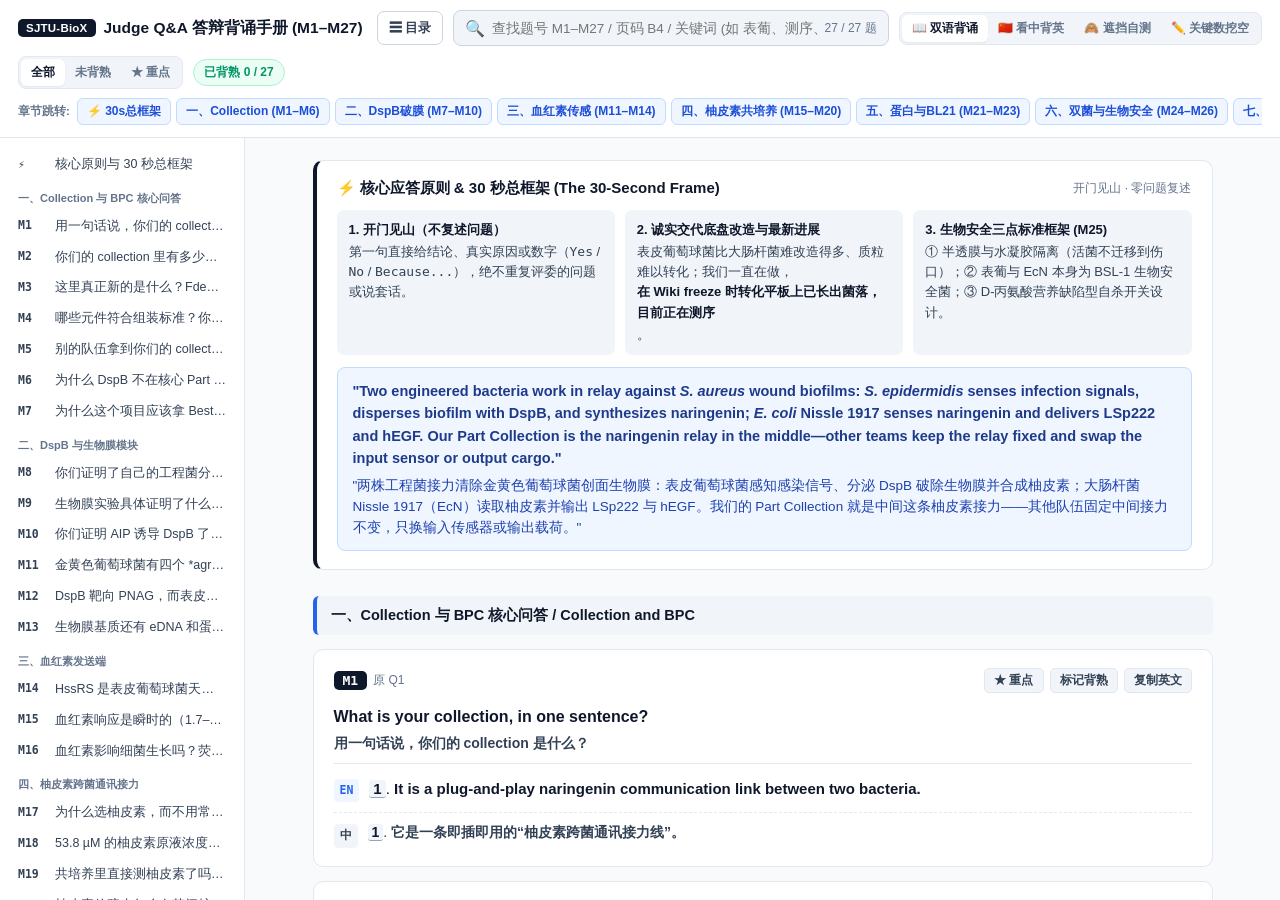
==== Judge_QA_Memo_Revised_Bilingual.html @ d07b87a6 "Add pure recitation & lookup HTML edition of Judge_QA_Memo_Revised_Bilingual.md" ====
<!DOCTYPE html>
<html lang="zh-CN">
<head>
  <meta charset="UTF-8">
  <meta name="viewport" content="width=device-width, initial-scale=1.0, viewport-fit=cover">
  <meta name="apple-mobile-web-app-capable" content="yes">
  <title>Judge Q&A Memo — 答辩背诵与速查手册 (SJTU-BioX-Shanghai)</title>
  <style>
    :root {
      --bg: #f8fafc;
      --card: #ffffff;
      --surface: #f1f5f9;
      --border: #e2e8f0;
      --border-strong: #cbd5e1;
      --text: #0f172a;
      --text-secondary: #334155;
      --text-muted: #64748b;
      --accent: #0f172a;
      --blue: #2563eb;
      --blue-soft: #eff6ff;
      --green: #059669;
      --green-soft: #ecfdf5;
      --amber: #d97706;
      --amber-soft: #fffbeb;
    }
    * {
      box-sizing: border-box;
      margin: 0;
      padding: 0;
      -webkit-tap-highlight-color: transparent;
    }
    html, body {
      height: 100%;
      height: 100dvh;
      background: var(--bg);
      color: var(--text);
      font-family: -apple-system, BlinkMacSystemFont, "Inter", "SF Pro Text", "PingFang SC", "Hiragino Sans GB", "Microsoft YaHei", sans-serif;
      -webkit-font-smoothing: antialiased;
      overflow: hidden;
      display: flex;
      flex-direction: column;
    }

    /* ================= Top Sticky Header ================= */
    .header {
      background: var(--card);
      border-bottom: 1px solid var(--border);
      padding: 10px 18px;
      display: flex;
      flex-direction: column;
      gap: 9px;
      flex-shrink: 0;
      z-index: 30;
    }
    .header-row1 {
      display: flex;
      align-items: center;
      gap: 10px;
      flex-wrap: wrap;
    }
    .title-group {
      display: flex;
      align-items: center;
      gap: 8px;
      margin-right: 4px;
    }
    .title-badge {
      background: var(--text);
      color: #fff;
      font-size: 11.5px;
      font-weight: 700;
      padding: 3px 8px;
      border-radius: 5px;
      letter-spacing: 0.02em;
    }
    .title-main {
      font-size: 15.5px;
      font-weight: 700;
      color: var(--text);
      white-space: nowrap;
    }

    /* Search Box */
    .search-box {
      flex: 1 1 260px;
      display: flex;
      align-items: center;
      gap: 7px;
      height: 36px;
      padding: 0 11px;
      background: var(--surface);
      border: 1.5px solid var(--border-strong);
      border-radius: 8px;
      transition: all 0.15s;
    }
    .search-box:focus-within {
      background: var(--card);
      border-color: var(--blue);
      box-shadow: 0 0 0 3px rgba(37, 99, 235, 0.12);
    }
    .search-input {
      flex: 1;
      border: none;
      background: transparent;
      font-size: 13.5px;
      color: var(--text);
      outline: none;
      min-width: 110px;
    }
    .search-count {
      font-size: 12px;
      color: var(--text-muted);
      white-space: nowrap;
      font-variant-numeric: tabular-nums;
    }
    .search-clear {
      border: none;
      background: var(--border-strong);
      color: var(--text);
      width: 18px;
      height: 18px;
      border-radius: 50%;
      font-size: 11px;
      cursor: pointer;
      display: none;
      align-items: center;
      justify-content: center;
    }
    .search-clear.visible {
      display: inline-flex;
    }

    /* Segmented Recitation Modes */
    .seg-bar {
      display: inline-flex;
      background: var(--surface);
      padding: 2px;
      border-radius: 8px;
      border: 1px solid var(--border);
      flex-wrap: wrap;
    }
    .seg-btn {
      border: none;
      background: transparent;
      padding: 5px 10px;
      border-radius: 6px;
      font-size: 12px;
      font-weight: 600;
      color: var(--text-muted);
      cursor: pointer;
      white-space: nowrap;
      transition: all 0.12s;
    }
    .seg-btn:hover {
      color: var(--text);
    }
    .seg-btn.active {
      background: var(--card);
      color: var(--text);
      box-shadow: 0 1px 2px rgba(0,0,0,0.06);
    }

    .btn {
      height: 34px;
      padding: 0 11px;
      border-radius: 7px;
      border: 1px solid var(--border-strong);
      background: var(--card);
      color: var(--text-secondary);
      font-size: 12.5px;
      font-weight: 600;
      cursor: pointer;
      white-space: nowrap;
      display: inline-flex;
      align-items: center;
      gap: 5px;
      transition: all 0.12s;
    }
    .btn:hover {
      background: var(--surface);
      color: var(--text);
    }
    .btn.active {
      background: var(--text);
      color: #fff;
      border-color: var(--text);
    }

    /* Progress Pill */
    .progress-pill {
      font-size: 12px;
      font-weight: 600;
      color: var(--green);
      background: var(--green-soft);
      border: 1px solid #a7f3d0;
      padding: 4px 10px;
      border-radius: 999px;
      white-space: nowrap;
    }

    /* Quick Jump Bar (Modules + Slides) */
    .jump-row {
      display: flex;
      align-items: center;
      gap: 5px;
      overflow-x: auto;
      -webkit-overflow-scrolling: touch;
      padding-bottom: 2px;
    }
    .jump-row::-webkit-scrollbar { height: 0; }
    .jump-tag {
      font-size: 11.5px;
      font-weight: 700;
      color: var(--text-muted);
      white-space: nowrap;
      margin-right: 2px;
    }
    .pill {
      padding: 4px 9px;
      border-radius: 6px;
      border: 1px solid var(--border);
      background: var(--surface);
      color: var(--text-secondary);
      font-size: 12px;
      font-weight: 600;
      cursor: pointer;
      white-space: nowrap;
      transition: all 0.12s;
    }
    .pill:hover {
      border-color: var(--text-secondary);
      background: var(--card);
      color: var(--text);
    }
    .pill.active {
      background: var(--text);
      color: #fff;
      border-color: var(--text);
    }
    .pill.sec-pill {
      background: var(--blue-soft);
      border-color: #bfdbfe;
      color: #1d4ed8;
    }
    .pill.sec-pill:hover {
      background: #dbeafe;
    }
    .divider {
      width: 1px;
      height: 15px;
      background: var(--border-strong);
      margin: 0 3px;
      flex-shrink: 0;
    }

    /* ================= Body Layout: Left TOC + Main Content ================= */
    .workspace {
      flex: 1;
      display: grid;
      grid-template-columns: 245px minmax(0, 1fr);
      overflow: hidden;
    }
    .workspace.toc-collapsed {
      grid-template-columns: minmax(0, 1fr);
    }
    .workspace.toc-collapsed .sidebar {
      display: none;
    }

    /* Left Directory Sidebar */
    .sidebar {
      background: var(--card);
      border-right: 1px solid var(--border);
      overflow-y: auto;
      -webkit-overflow-scrolling: touch;
      padding: 12px 10px 40px;
      display: flex;
      flex-direction: column;
      gap: 2px;
    }
    .toc-group-title {
      font-size: 11px;
      font-weight: 700;
      color: var(--text-muted);
      padding: 10px 8px 4px;
      line-height: 1.35;
    }
    .toc-item {
      display: flex;
      align-items: center;
      gap: 7px;
      padding: 6px 8px;
      border-radius: 6px;
      font-size: 12.5px;
      color: var(--text-secondary);
      cursor: pointer;
      text-decoration: none;
      line-height: 1.35;
      transition: background 0.1s;
    }
    .toc-item:hover {
      background: var(--surface);
      color: var(--text);
    }
    .toc-item.active {
      background: var(--blue-soft);
      color: var(--blue);
      font-weight: 700;
    }
    .toc-code {
      font-family: ui-monospace, SFMono-Regular, Menlo, monospace;
      font-size: 11.5px;
      font-weight: 700;
      min-width: 30px;
    }
    .toc-title {
      flex: 1;
      overflow: hidden;
      text-overflow: ellipsis;
      white-space: nowrap;
    }
    .toc-status {
      font-size: 11px;
      flex-shrink: 0;
    }

    /* Main Scrollable Reader */
    .reader {
      overflow-y: auto;
      -webkit-overflow-scrolling: touch;
      padding: 22px 28px 80px;
      scroll-behavior: smooth;
    }
    .reader-inner {
      max-width: 900px;
      margin: 0 auto;
      display: flex;
      flex-direction: column;
      gap: 16px;
    }

    /* Intro Hero Card (Core Rules + 30s Frame) */
    .intro-card {
      background: var(--card);
      border: 1px solid var(--border);
      border-left: 4px solid var(--text);
      border-radius: 10px;
      padding: 18px 20px;
      display: flex;
      flex-direction: column;
      gap: 12px;
      scroll-margin-top: 16px;
    }
    .intro-title {
      font-size: 15px;
      font-weight: 700;
      color: var(--text);
      display: flex;
      align-items: center;
      justify-content: space-between;
    }
    .rules-grid {
      display: grid;
      grid-template-columns: repeat(auto-fit, minmax(230px, 1fr));
      gap: 10px;
    }
    .rule-box {
      background: var(--surface);
      border-radius: 7px;
      padding: 10px 12px;
      font-size: 13px;
      line-height: 1.55;
      color: var(--text-secondary);
    }
    .rule-box strong {
      color: var(--text);
      display: block;
      margin-bottom: 2px;
    }
    .frame-box {
      background: var(--blue-soft);
      border: 1px solid #bfdbfe;
      border-radius: 8px;
      padding: 12px 15px;
      display: flex;
      flex-direction: column;
      gap: 6px;
    }
    .frame-en {
      font-size: 14.5px;
      font-weight: 600;
      color: #1e3a8a;
      line-height: 1.55;
    }
    .frame-zh {
      font-size: 13.5px;
      color: #1e40af;
      line-height: 1.55;
    }

    /* Section Header Banner */
    .sec-header {
      padding: 10px 14px;
      margin-top: 10px;
      background: var(--surface);
      border-left: 4px solid var(--blue);
      border-radius: 6px;
      font-size: 14.5px;
      font-weight: 700;
      color: var(--text);
      scroll-margin-top: 16px;
      display: flex;
      align-items: center;
      justify-content: space-between;
    }

    /* Question & Answer Card */
    .qa-card {
      background: var(--card);
      border: 1px solid var(--border);
      border-radius: 10px;
      padding: 18px 20px;
      display: flex;
      flex-direction: column;
      gap: 12px;
      scroll-margin-top: 16px;
      transition: border-color 0.15s, box-shadow 0.15s;
    }
    .qa-card:hover {
      border-color: var(--border-strong);
    }
    .qa-card.mastered {
      border-left: 4px solid var(--green);
    }
    .qa-card.starred {
      border-left: 4px solid var(--amber);
    }
    .qa-card.flash-highlight {
      border-color: var(--blue);
      box-shadow: 0 0 0 3px rgba(37, 99, 235, 0.2);
    }

    .card-top {
      display: flex;
      align-items: center;
      justify-content: space-between;
      gap: 8px;
      flex-wrap: wrap;
    }
    .card-badges {
      display: flex;
      align-items: center;
      gap: 6px;
      flex-wrap: wrap;
    }
    .m-code {
      font-family: ui-monospace, SFMono-Regular, Menlo, monospace;
      font-size: 13px;
      font-weight: 700;
      background: var(--text);
      color: #fff;
      padding: 2px 9px;
      border-radius: 5px;
    }
    .orig-q {
      font-size: 12px;
      color: var(--text-muted);
      font-weight: 500;
    }
    .slide-chip {
      font-family: ui-monospace, SFMono-Regular, Menlo, monospace;
      font-size: 11.5px;
      font-weight: 600;
      padding: 2px 7px;
      border-radius: 5px;
      background: var(--surface);
      border: 1px solid var(--border-strong);
      color: var(--text-secondary);
      cursor: pointer;
    }
    .slide-chip:hover {
      background: var(--text);
      color: #fff;
      border-color: var(--text);
    }

    .card-actions {
      display: flex;
      align-items: center;
      gap: 6px;
    }
    .act-btn {
      font-size: 12px;
      font-weight: 600;
      padding: 3px 9px;
      border-radius: 5px;
      border: 1px solid var(--border);
      background: var(--surface);
      color: var(--text-secondary);
      cursor: pointer;
    }
    .act-btn:hover {
      border-color: var(--text-secondary);
      color: var(--text);
    }
    .act-btn.star-active {
      background: var(--amber-soft);
      border-color: #fcd34d;
      color: var(--amber);
    }
    .act-btn.master-active {
      background: var(--green-soft);
      border-color: #6ee7b7;
      color: var(--green);
    }

    .q-block {
      padding-bottom: 10px;
      border-bottom: 1px solid var(--border);
      display: flex;
      flex-direction: column;
      gap: 4px;
    }
    .q-en {
      font-size: 16px;
      font-weight: 700;
      color: var(--text);
      line-height: 1.45;
    }
    .q-zh {
      font-size: 14px;
      font-weight: 600;
      color: var(--text-secondary);
      line-height: 1.45;
    }

    .a-block {
      display: flex;
      flex-direction: column;
      gap: 10px;
      position: relative;
    }
    .a-en-row, .a-zh-row {
      display: flex;
      gap: 10px;
      line-height: 1.68;
    }
    .a-en-row {
      font-size: 15px;
      color: var(--text);
      font-weight: 500;
    }
    .a-zh-row {
      font-size: 14px;
      color: var(--text-secondary);
      padding-top: 8px;
      border-top: 1px dashed var(--border);
    }
    .lang-tag {
      font-family: ui-monospace, SFMono-Regular, Menlo, monospace;
      font-size: 11.5px;
      font-weight: 700;
      padding: 2px 6px;
      border-radius: 4px;
      height: fit-content;
      margin-top: 3px;
      flex-shrink: 0;
    }
    .lang-tag.en {
      background: var(--blue-soft);
      color: var(--blue);
    }
    .lang-tag.zh {
      background: var(--surface);
      color: var(--text-secondary);
    }

    /* Key Numbers & Cloze Blanks */
    .key-term {
      font-weight: 700;
      color: #0f172a;
      background: #f1f5f9;
      padding: 0 4px;
      border-radius: 3px;
      border-bottom: 1.5px solid #94a3b8;
      transition: all 0.15s;
    }
    body.mode-cloze .key-term:not(.revealed) {
      color: transparent;
      background: #cbd5e1;
      border-bottom-color: #64748b;
      cursor: pointer;
      user-select: none;
    }
    body.mode-cloze .key-term:not(.revealed):hover {
      background: #94a3b8;
    }

    /* Recitation Blur Modes */
    body.mode-hide-all .a-block:not(.revealed) .a-en-row,
    body.mode-hide-all .a-block:not(.revealed) .a-zh-row {
      filter: blur(7px);
      user-select: none;
      cursor: pointer;
    }
    body.mode-zh-cue .a-block:not(.revealed) .a-en-row {
      filter: blur(7px);
      user-select: none;
      cursor: pointer;
    }
    .reveal-hint {
      display: none;
      font-size: 12px;
      color: var(--blue);
      font-weight: 600;
      cursor: pointer;
    }
    body.mode-hide-all .a-block:not(.revealed) .reveal-hint,
    body.mode-zh-cue .a-block:not(.revealed) .reveal-hint {
      display: inline-block;
    }

    mark {
      background: #fef08a;
      color: #0f172a;
      font-weight: 700;
      padding: 0 2px;
      border-radius: 2px;
    }

    /* Tablet & Mobile Responsive */
    @media (pointer: coarse), (max-width: 1024px) {
      .btn, .search-box { height: 38px; }
      .pill { padding: 6px 11px; font-size: 12.5px; }
      .toc-item { padding: 8px 9px; font-size: 13px; }
      .reader { padding: 16px 16px 70px; }
    }
    @media (max-width: 760px) {
      .workspace {
        grid-template-columns: 1fr;
      }
      .sidebar {
        display: none;
      }
      .workspace.mobile-toc-open {
        grid-template-columns: 220px 1fr;
      }
      .workspace.mobile-toc-open .sidebar {
        display: flex;
      }
    }
  </style>
</head>
<body>

<header class="header">
  <div class="header-row1">
    <div class="title-group">
      <span class="title-badge">SJTU-BioX</span>
      <span class="title-main">Judge Q&amp;A 答辩背诵手册 (M1–M27)</span>
    </div>

    <button class="btn" id="toggleTocBtn" title="展开/收起左侧目录">☰ 目录</button>

    <!-- Search Input -->
    <div class="search-box">
      <span>🔍</span>
      <input type="text" class="search-input" id="searchInput" placeholder="查找题号 M1–M27 / 页码 B4 / 关键词 (如 表葡、测序、自杀开关、53.8、two bands)...">
      <span class="search-count" id="searchCount">27 / 27 题</span>
      <button class="search-clear" id="searchClearBtn" title="清空">✕</button>
    </div>

    <!-- Recitation Mode Switcher -->
    <div class="seg-bar" id="modeBar">
      <button class="seg-btn active" data-mode="read">📖 双语背诵</button>
      <button class="seg-btn" data-mode="zh-cue">🇨🇳 看中背英</button>
      <button class="seg-btn" data-mode="hide-all">🙈 遮挡自测</button>
      <button class="seg-btn" data-mode="cloze">✏️ 关键数挖空</button>
    </div>

    <!-- Filter by Mastery / Star -->
    <div class="seg-bar" id="statusFilterBar">
      <button class="seg-btn active" data-status="all">全部</button>
      <button class="seg-btn" data-status="unmastered">未背熟</button>
      <button class="seg-btn" data-status="starred">★ 重点</button>
    </div>

    <span class="progress-pill" id="progressPill">已背熟 0 / 27</span>
  </div>

  <!-- Module & Slide Jump Bar -->
  <div class="jump-row" id="jumpRow"></div>
</header>

<div class="workspace" id="workspace">
  <!-- Left Directory Sidebar -->
  <aside class="sidebar" id="sidebar"></aside>

  <!-- Main Reader -->
  <main class="reader" id="reader">
    <div class="reader-inner" id="readerInner">
      <!-- 30-Second Frame & Core Principles Card -->
      <section class="intro-card" id="sec-intro">
        <div class="intro-title">
          <span>⚡ 核心应答原则 &amp; 30 秒总框架 (The 30-Second Frame)</span>
          <span style="font-size:12px;color:var(--text-muted);font-weight:500;">开门见山 · 零问题复述</span>
        </div>
        <div class="rules-grid">
          <div class="rule-box">
            <strong>1. 开门见山（不复述问题）</strong>
            第一句直接给结论、真实原因或数字（<code>Yes</code> / <code>No</code> / <code>Because...</code>），绝不重复评委的问题或说套话。
          </div>
          <div class="rule-box">
            <strong>2. 诚实交代底盘改造与最新进展</strong>
            表皮葡萄球菌比大肠杆菌难改造得多、质粒难以转化；我们一直在做，<strong>在 Wiki freeze 时转化平板上已长出菌落，目前正在测序</strong>。
          </div>
          <div class="rule-box">
            <strong>3. 生物安全三点标准框架 (M25)</strong>
            ① 半透膜与水凝胶隔离（活菌不迁移到伤口）；② 表葡与 EcN 本身为 BSL-1 生物安全菌；③ D-丙氨酸营养缺陷型自杀开关设计。
          </div>
        </div>
        <div class="frame-box">
          <div class="frame-en">"Two engineered bacteria work in relay against <i>S. aureus</i> wound biofilms: <i>S. epidermidis</i> senses infection signals, disperses biofilm with DspB, and synthesizes naringenin; <i>E. coli</i> Nissle 1917 senses naringenin and delivers LSp222 and hEGF. Our Part Collection is the naringenin relay in the middle—other teams keep the relay fixed and swap the input sensor or output cargo."</div>
          <div class="frame-zh">"两株工程菌接力清除金黄色葡萄球菌创面生物膜：表皮葡萄球菌感知感染信号、分泌 DspB 破除生物膜并合成柚皮素；大肠杆菌 Nissle 1917（EcN）读取柚皮素并输出 LSp222 与 hEGF。我们的 Part Collection 就是中间这条柚皮素接力——其他队伍固定中间接力不变，只换输入传感器或输出载荷。"</div>
        </div>
      </section>

      <!-- M1-M27 Container -->
      <div id="cardsContainer" style="display:flex;flex-direction:column;gap:14px;"></div>
    </div>
  </main>
</div>

<script>
const MEMO_ITEMS = [{"code": "M1", "orig": "原 Q1", "sec_idx": 1, "section": "一、Collection 与 BPC 核心问答 / Collection and BPC", "q_en": "What is your collection, in one sentence?", "q_zh": "用一句话说，你们的 collection 是什么？", "a_en": "1. **It is a plug-and-play naringenin communication link between two bacteria.**", "a_zh": "1. **它是一条即插即用的“柚皮素跨菌通讯接力线”。**", "evidence": "", "refs": []}, {"code": "M2", "orig": "原 Q3 + Q46", "sec_idx": 1, "section": "一、Collection 与 BPC 核心问答 / Collection and BPC", "q_en": "How many parts are in the collection, and which ones are functionally validated?", "q_zh": "你们的 collection 里有多少个 part？哪些已经完成了功能验证？", "a_en": "1. **Our collection has 13 core composite constructs and 4 auxiliary test constructs on Slide B17.** The Wiki lists 38 Registry entries because each basic part inside those constructs (`At4CL`, `PhCHS`, `CmCHI`, `FdeR`, `PelB`, `sfGFP`) is also registered individually.", "a_zh": "1. **Collection 包含 13 个核心复合构建体和 4 个辅助测试构建体（见 B17 页）。** Wiki 共列出 38 个词条，是因为把复合构建体内部的基础元件（`At4CL`、`PhCHS`、`CmCHI`、`FdeR`、`PelB`、`sfGFP`）也逐一单独登记了。", "evidence": "", "refs": []}, {"code": "M3", "orig": "原 Q2 + Q28", "sec_idx": 1, "section": "一、Collection 与 BPC 核心问答 / Collection and BPC", "q_en": "What is actually new here? FdeR and naringenin are already known.", "q_zh": "这里真正新的是什么？FdeR 和柚皮素都不是新东西。", "a_en": "1. **What is new is using naringenin as an exported cell-to-cell signal between two bacterial species.**", "a_zh": "1. **核心创新在于把柚皮素用作两种细菌之间的“胞外跨菌通讯信号”。**", "evidence": "", "refs": []}, {"code": "M4", "orig": "原 Q4 + Q7", "sec_idx": 1, "section": "一、Collection 与 BPC 核心问答 / Collection and BPC", "q_en": "Which parts are assembly-compatible, and how do you handle attribution for borrowed parts?", "q_zh": "哪些元件符合组装标准？你们怎么处理其他队伍元件的归属？", "a_en": "1. **Untagged `NrSr–hEGF` is RFC10-compatible, and `T7–Nr` is RFC1000-compatible.**", "a_zh": "1. **无标签版 `NrSr–hEGF` 符合 RFC10 标准，`T7–Nr` 符合 RFC1000 标准。**", "evidence": "", "refs": []}, {"code": "M5", "orig": "原 Q5 + Q45", "sec_idx": 1, "section": "一、Collection 与 BPC 核心问答 / Collection and BPC", "q_en": "What can another team do with this collection tomorrow?", "q_zh": "别的队伍拿到你们的 collection 可以怎么复用？", "a_en": "1. **First, they put `NrSr–sfGFP` into their receiver strain and verify fluorescence response with added naringenin (B11).**", "a_zh": "1. **第一步，先把报告载体 `NrSr–sfGFP` 转入他们的接收菌，外加柚皮素确认荧光响应正常（B11）。**", "evidence": "", "refs": []}, {"code": "M6", "orig": "原 Q6", "sec_idx": 1, "section": "一、Collection 与 BPC 核心问答 / Collection and BPC", "q_en": "Why is DspB not in the core Part Collection?", "q_zh": "为什么 DspB 不在核心 Part Collection 里？", "a_en": "1. **We kept the core Collection focused strictly on the general-purpose naringenin communication link (B2, B17).**", "a_zh": "1. **因为我们将核心 Collection 严格聚焦在通用的“柚皮素跨菌通讯链路”上（B2、B17）。**", "evidence": "", "refs": []}, {"code": "M7", "orig": "原 Q44", "sec_idx": 1, "section": "一、Collection 与 BPC 核心问答 / Collection and BPC", "q_en": "Why should this project win Best Part Collection?", "q_zh": "为什么这个项目应该拿 Best Part Collection？", "a_en": "1. **Because it gives future teams a tested inter-bacterial communication link, not just a list of standalone parts (B2).**", "a_zh": "1. **因为它为后续团队提供了一条已经跑通的双菌通讯链路，而不是孤立零散的元件列表（B2）。**", "evidence": "", "refs": []}, {"code": "M8", "orig": "原 Q8", "sec_idx": 2, "section": "二、DspB 与生物膜模块 / DspB and Biofilm Module", "q_en": "Did you show that your engineered strain secretes DspB?", "q_zh": "你们证明了自己的工程菌分泌 DspB 吗？", "a_en": "1. **No—we have not yet detected DspB protein directly in our engineered strain's supernatant.**", "a_zh": "1. **还没有——我们尚未在工程菌上清中直接检出分泌的 DspB 蛋白。**", "evidence": "", "refs": []}, {"code": "M9", "orig": "原 Q9 + Q10", "sec_idx": 2, "section": "二、DspB 与生物膜模块 / DspB and Biofilm Module", "q_en": "What did your biofilm assay prove, and does crystal violet distinguish dispersal from killing?", "q_zh": "生物膜实验具体证明了什么？结晶紫能区分“分散基质”与“杀菌”吗？", "a_en": "1. **It proves that DspB detaches >84% of pre-formed, mature *S. aureus* biofilm within 18 hours, dropping crystal-violet $\\text{OD}_{590}$ from ~0.6 to ~0.1 (B13).**", "a_zh": "1. **它证明 DspB 能在 18 小时内剥离 >84% 预先成熟的金葡菌生物膜，使结晶紫 $\\text{OD}_{590}$ 从 ~0.6 降至 ~0.1（B13）。**", "evidence": "", "refs": []}, {"code": "M10", "orig": "原 Q11 + Q12", "sec_idx": 2, "section": "二、DspB 与生物膜模块 / DspB and Biofilm Module", "q_en": "Did you show AIP induction of DspB, and why use AIP induction instead of constitutive DspB?", "q_zh": "你们证明 AIP 诱导 DspB 了吗？为什么不用组成型 DspB？", "a_en": "1. **Not yet—the inducible plasmid is sequence-verified, and our *S. epidermidis* transformant colonies are now being sequenced.** Our 2025 team validated the `AgrCA–P2/P3` sensor with GFP, and this year we swapped in secreted `DspB`; transforming this large `pLI50` plasmid into *S. epidermidis* is hard, and colonies just appeared at Wiki freeze (B19).", "a_zh": "1. **还没有完成诱导测试——诱导型质粒已测序正确，转化菌落正在测序确认。** 上游 `AgrCA–P2/P3` 传感器去年已用 GFP 验证，今年我们换上了分泌型 `DspB`；大质粒 `pLI50` 转入表皮葡萄球菌难度很大，Wiki freeze 时平板刚长出菌落（B19）。", "evidence": "", "refs": []}, {"code": "M11", "orig": "原 Q13", "sec_idx": 2, "section": "二、DspB 与生物膜模块 / DspB and Biofilm Module", "q_en": "*S. aureus* has four *agr* groups. Will your AIP sensor respond to clinical isolates?", "q_zh": "金黄色葡萄球菌有四个 *agr* 亚群，你们的 AIP 传感器能响应不同临床分离株吗？", "a_en": "1. **Our current receptor is specific to *S. aureus* *agr* group I—the dominant group in skin infections—and we have not yet tested clinical isolates from *agr* groups II–IV.**", "a_zh": "1. **当前受体针对皮肤感染最常见的金葡菌 *agr* I 型，尚未测试覆盖 *agr* II–IV 型的临床分离株。**", "evidence": "", "refs": []}, {"code": "M12", "orig": "原 Q14", "sec_idx": 2, "section": "二、DspB 与生物膜模块 / DspB and Biofilm Module", "q_en": "DspB targets PNAG, which *S. epidermidis* also makes. Will it damage your own sender?", "q_zh": "DspB 靶向 PNAG，而表皮葡萄球菌也产 PNAG，它会破坏你们自己的发送菌吗？", "a_en": "1. **DspB can cleave extracellular PNAG around *S. epidermidis*, but it does not kill the cells because it only digests extracellular polysaccharide, not cell-wall peptidoglycan.**", "a_zh": "1. **DspB 可能会水解表皮葡萄球菌胞外的 PNAG 多糖，但不会杀死发送菌，因为它只切胞外多糖基质，不破坏细胞壁肽聚糖。**", "evidence": "", "refs": []}, {"code": "M13", "orig": "原 Q15 + Q16", "sec_idx": 2, "section": "二、DspB 与生物膜模块 / DspB and Biofilm Module", "q_en": "What about non-PNAG biofilm components (eDNA, proteins) and DspB dose-response?", "q_zh": "生物膜基质还有 eDNA 和蛋白，单靠 DspB 够吗？做过剂量梯度吗？", "a_en": "1. **In polymicrobial clinical wounds rich in eDNA and matrix proteins, DspB alone may not be enough and could be paired with DNase or a protease.**", "a_zh": "1. **在富含 eDNA 和基质蛋白的真实多菌创面中，单靠 DspB 可能不够，往往需要联用 DNase 或蛋白酶。**", "evidence": "", "refs": []}, {"code": "M14", "orig": "原 Q17 + Q20 + Q21", "sec_idx": 3, "section": "三、血红素发送端 / Heme Sender Module", "q_en": "Is HssRS native to *S. epidermidis*, and how does it work under wound heme scavenging?", "q_zh": "HssRS 是表皮葡萄球菌天然的吗？金葡菌会掠夺血红素且血红素常与蛋白结合，如何维持有效输入？", "a_en": "1. **Yes—`HssRS` is native to *S. epidermidis*, so we only introduced its target promoter `pHrtBA` (`HmSr`) to drive downstream expression (S3).**", "a_zh": "1. **是的，`HssRS` 是表皮葡萄球菌天然自带的双组分系统，我们只需引入下游 `pHrtBA` 启动子（`HmSr`）即可接入信号（S3）。**", "evidence": "", "refs": []}, {"code": "M15", "orig": "原 Q18", "sec_idx": 3, "section": "三、血红素发送端 / Heme Sender Module", "q_en": "The heme response is transient (~1.7–2.3 h peak). Is that a problem for a therapeutic relay?", "q_zh": "血红素响应是瞬时的（1.7–2.3 小时达峰），这对治疗接力是问题吗？", "a_en": "1. **No—a brief activation pulse is actually helpful for a two-strain relay.**", "a_zh": "1. **不是问题——短暂脉冲反而有利于双菌接力系统的稳定运行。**", "evidence": "", "refs": []}, {"code": "M16", "orig": "原 Q19", "sec_idx": 3, "section": "三、血红素发送端 / Heme Sender Module", "q_en": "Did hemin affect growth? Could the fluorescence signal be a growth artifact?", "q_zh": "血红素影响细菌生长吗？荧光升高会不会只是生长假象？", "a_en": "1. **No—we tracked $\\text{OD}_{600}$ growth curves separately on Slide B8 and normalized all fluorescence readings by $\\text{OD}_{600}$ against the 0 µM control.**", "a_zh": "1. **不是生长假象——我们在 B8 页单独测定了 $\\text{OD}_{600}$ 生长曲线，并将所有荧光值按 $\\text{OD}_{600}$ 归一化、扣除 0 µM 对照。**", "evidence": "", "refs": []}, {"code": "M17", "orig": "原 Q22", "sec_idx": 4, "section": "四、柚皮素跨菌通讯接力 / Naringenin Relay Module", "q_en": "Why choose naringenin over known quorum-sensing molecules or other plant metabolites?", "q_zh": "为什么选柚皮素，而不用常见群体感应分子或其他候选物？", "a_en": "1. **First, clean background:** naringenin is a plant flavonoid absent from human tissue and skin bacteria, giving near-zero background noise (B3).", "a_zh": "1. **第一，本底干净：** 柚皮素是植物黄酮，人体组织与皮肤菌群天然都不合成，背景噪声极低（B3）。", "evidence": "", "refs": []}, {"code": "M18", "orig": "原 Q23 + Q24 + Q25", "sec_idx": 4, "section": "四、柚皮素跨菌通讯接力 / Naringenin Relay Module", "q_en": "How did you calculate 53.8 µM naringenin, and is that margin over the 50 µM threshold robust?", "q_zh": "53.8 µM 的柚皮素原液浓度是怎么算出来的？略高于 50 µM 阈值够稳健吗？", "a_en": "1. **From our HPLC standard curve, the original culture broth contains 53.8 µM naringenin.** Specifically, the 17.1-minute peak (area ≈ 400, B9) plugs into $\\text{Area} = 44052.04 \\times C_{\\text{g/L}} + 77.42$ ($R^2 = 0.99998$, B10) to give $0.00732\\text{ g/L}$ ($7.32\\text{ mg/L}$, $26.9\\text{ µM}$) in the 1:1 ethanol extract, which doubles to $14.65\\text{ mg/L}$ ($53.8\\text{ µM}$) in the unextracted broth.", "a_zh": "1. **通过 HPLC 标准曲线换算，发酵原液中的柚皮素浓度为 53.8 µM。** 具体而言，将 B9 页 17.1 min 峰面积（约 400）代入 B10 页标曲 $\\text{Area} = 44052.04 \\times C_{\\text{g/L}} + 77.42$（$R^2 = 0.99998$，$C$ 单位为 $\\text{g/L}$），得 1:1 等体积乙醇萃取液浓度为 $0.00732\\text{ g/L}$（$7.32\\text{ mg/L}$，$26.9\\text{ µM}$），再乘以 2 倍萃取稀释系数即为原液 $14.65\\text{ mg/L}$（$53.8\\text{ µM}$）。", "evidence": "", "refs": []}, {"code": "M19", "orig": "原 Q26 + Q27", "sec_idx": 4, "section": "四、柚皮素跨菌通讯接力 / Naringenin Relay Module", "q_en": "Did you measure naringenin in the co-culture, and what controls did you run?", "q_zh": "共培养里直接测柚皮素了吗？做了哪些对照（前体对香豆酸在敷料里怎么给）？", "a_en": "1. **We demonstrated signaling functionally through controls rather than running HPLC directly on the co-culture supernatant.**", "a_zh": "1. **共培养中我们是通过平行对照功能验证的，没有直接对共培养上清做 HPLC。**", "evidence": "", "refs": []}, {"code": "M20", "orig": "原 Q29 + Q30", "sec_idx": 4, "section": "四、柚皮素跨菌通讯接力 / Naringenin Relay Module", "q_en": "How does hydrophobic naringenin diffuse between strains, and how clean is FdeR's baseline and specificity?", "q_zh": "柚皮素偏疏水怎么在菌间扩散？B11 的本底（含 0 h 负值与 24 h 泄漏）和黄酮特异性如何？", "a_en": "1. **At 50–400 µM, naringenin dissolves well enough in medium and hydrogel pores—crossing 40 µm in ~3.2 seconds in our diffusion model—and passively enters EcN to activate `FdeR` (B11, B12).**", "a_zh": "1. **在 50–400 µM 工作区间内，柚皮素在培养基和水凝胶微孔中可顺畅扩散——模型计算穿过 40 µm 层间距仅需约 3.2 秒，随后被动穿膜进入 EcN 激活 `FdeR`（B11、B12）。**", "evidence": "", "refs": []}, {"code": "M21", "orig": "原 Q31 + Q32", "sec_idx": 5, "section": "五、治疗输出模块 / Therapeutic Output Module", "q_en": "LSp222 kills 61% of *S. aureus* but also 25% of your sender—isn't that a problem, and how do you rule out LPS in crude extract?", "q_zh": "LSp222 杀伤 61% 金葡菌但也使发送菌下降 25%，这不是问题吗？怎么排除粗提物里的 LPS 或杂蛋白？", "a_en": "1. **Yes, that 25% drop in *S. epidermidis* is a real design constraint:** LSp222 provides a >2.4-fold selectivity window (61% *S. aureus* reduction vs. 25% *S. epidermidis* reduction in 30 minutes against matched buffer controls, B15), not complete immunity.", "a_zh": "1. **是的，表皮葡萄球菌下降 25% 确实是真实的设计约束：** LSp222 提供的是 >2.4 倍的选择性窗口（30 分钟内金葡菌降 61% vs 表皮葡萄球菌降 25%，均含同菌种缓冲液对照，B15），而非绝对免疫。", "evidence": "", "refs": []}, {"code": "M22", "orig": "原 Q33 + Q34", "sec_idx": 5, "section": "五、治疗输出模块 / Therapeutic Output Module", "q_en": "Why does hEGF show two bands (11.10 and 8.89 kDa), and did you show it is active on mammalian cells?", "q_zh": "为什么 hEGF 有两条带（11.10 和 8.89 kDa，比天然 6.2 kDa 大）？证明它对哺乳动物细胞有活性了吗？", "a_en": "1. **Both bands carry a `Linker–6xHis` tag: the lower 8.89 kDa band is mature cleaved `hEGF–Linker–6xHis`, and the upper 11.10 kDa band is the uncleaved `PelB–hEGF–Linker–6xHis` precursor.** Neither band appears in empty-vector controls (`V1/V2`) on 5× concentrated supernatant SDS-PAGE (B14).", "a_zh": "1. **两条带末端都连有 `Linker–6×His` 标签（所以比天然 6.2 kDa 大）：下方 8.89 kDa 是切掉 `PelB` 信号肽后的成熟体 `hEGF–Linker–6×His`，上方 11.10 kDa 是未切信号肽的前体 `PelB–hEGF–Linker–6×His`。** 在 5 倍浓缩上清胶图（B14）中，空载对照（`V1/V2`）两条带全无。", "evidence": "", "refs": []}, {"code": "M23", "orig": "原 Q35", "sec_idx": 5, "section": "五、治疗输出模块 / Therapeutic Output Module", "q_en": "Why use BL21(DE3) for naringenin and protein tests when the final chassis are *S. epidermidis* and EcN?", "q_zh": "最终底盘是表皮葡萄球菌和 EcN，为什么你们用 BL21 测柚皮素合成和治疗蛋白？", "a_en": "1. **Because *S. epidermidis* has a strong restriction barrier that makes plasmid transformation slow and difficult**—we worked on that transformation continuously, and colonies just appeared on our plates at Wiki freeze for sequencing (B19).", "a_zh": "1. **因为表皮葡萄球菌具有严格的限制修饰屏障，大质粒极难转化进去**——我们一直在推进这项转化，在 Wiki freeze 时平板上刚长出菌落，目前正在测序（B19）。", "evidence": "", "refs": []}, {"code": "M24", "orig": "原 Q36 + Q37", "sec_idx": 6, "section": "六、宿主选择、生物安全与临床转化 / Hosts, Biosafety, and Clinical Translation", "q_en": "Why use two strains instead of one, and will *S. epidermidis* and EcN coexist in a wound?", "q_zh": "为什么用两株菌分工而不是合在一株菌里？它们在伤口里能稳定共存吗？", "a_en": "1. **Splitting the workload prevents metabolic overload:** *S. epidermidis* handles skin sensing and biofilm dispersal while EcN produces the therapeutic proteins, matching our metabolic burden model (B4).", "a_zh": "1. **双菌分工是为了避免单菌代谢过载：** 表皮葡萄球菌负责皮肤信号感知与破生物膜，EcN 负责高产治疗蛋白，这与我们的代谢负担模型结论一致（B4）。", "evidence": "", "refs": []}, {"code": "M25", "orig": "原 Q38 + Q39 + Q41", "sec_idx": 6, "section": "六、宿主选择、生物安全与临床转化 / Hosts, Biosafety, and Clinical Translation", "q_en": "How do you ensure the biosafety of using engineered live bacteria on a wound?", "q_zh": "你们如何保证工程活菌用于伤口时的生物安全性？", "a_en": "1. **First, physical containment:** our dressing seals the bacteria inside layered hydrogels behind a semi-permeable membrane, allowing secreted proteins and small molecules to pass into the wound while blocking live cells.", "a_zh": "1. **第一重，物理封装隔离：** 敷料用分层水凝胶和底部半透膜将工程菌封存在内部，只允许分泌蛋白和小分子透过半透膜进入创面，活菌无法逸出。", "evidence": "", "refs": []}, {"code": "M26", "orig": "原 Q40", "sec_idx": 6, "section": "六、宿主选择、生物安全与临床转化 / Hosts, Biosafety, and Clinical Translation", "q_en": "How many biological replicates and what statistical definitions did you use?", "q_zh": "实验包含多少次独立生物学重复？误差棒和拟合曲线代表什么？", "a_en": "1. **The EcN dose-response (B11) and LSp222 lysis assays (B15) use $n = 3$ independent biological cultures**—each averaging 2 technical duplicate wells—plotted as mean ± SD.", "a_zh": "1. **EcN 剂量响应（B11）与 LSp222 裂解实验（B15）均采用 $n = 3$ 次独立生物学重复**（每次含 2 个技术复孔取均值），误差棒代表标准差（mean ± SD）。", "evidence": "", "refs": []}, {"code": "M27", "orig": "原 Q42 + Q43 + Q47", "sec_idx": 7, "section": "七、收尾综合与下一步路线图 / Closing & Three-Month Roadmap", "q_en": "What is the biggest weakness / most feared question, and what would you do with three more months?", "q_zh": "项目目前最大的弱点（或最怕被问的问题）是什么？如果多三个月会按什么顺序推进？", "a_en": "1. **Our biggest gap is completing the final handoffs in *S. epidermidis*:** we have not yet detected secreted DspB protein in *S. epidermidis* supernatant (B18), and our inducible/naringenin sender plasmids just yielded transformant colonies at Wiki freeze for sequencing (B19).", "a_zh": "1. **目前最大的短板在于表皮葡萄球菌发送端的最后两处交接：** 一是还没在表皮葡萄球菌上清里直接检出分泌的 DspB 蛋白（B18），二是诱导型与柚皮素合成大质粒在 Wiki freeze 时刚长出转化菌落、正在测序（B19）。", "evidence": "", "refs": []}];

(function() {
  const workspace = document.getElementById("workspace");
  const sidebar = document.getElementById("sidebar");
  const cardsContainer = document.getElementById("cardsContainer");
  const jumpRow = document.getElementById("jumpRow");
  const searchInput = document.getElementById("searchInput");
  const searchCount = document.getElementById("searchCount");
  const searchClearBtn = document.getElementById("searchClearBtn");
  const progressPill = document.getElementById("progressPill");

  let activeSlide = "";
  let statusFilter = "all"; // "all" | "unmastered" | "starred"

  // Load saved mastery & starred state
  let masteredSet = new Set();
  let starredSet = new Set();
  try {
    masteredSet = new Set(JSON.parse(localStorage.getItem("IGEM_MEMO_MASTERED") || "[]"));
    starredSet = new Set(JSON.parse(localStorage.getItem("IGEM_MEMO_STARRED") || "[]"));
  } catch (e) {}

  function saveState() {
    localStorage.setItem("IGEM_MEMO_MASTERED", JSON.stringify([...masteredSet]));
    localStorage.setItem("IGEM_MEMO_STARRED", JSON.stringify([...starredSet]));
    updateProgress();
  }

  function updateProgress() {
    progressPill.textContent = `已背熟 ${masteredSet.size} / ${MEMO_ITEMS.length}`;
  }

  function escapeHtml(str) {
    return String(str || "")
      .replace(/&/g, "&amp;")
      .replace(/</g, "&lt;")
      .replace(/>/g, "&gt;");
  }

  function formatMemoText(raw, queryTokens) {
    let html = escapeHtml(raw)
      .replace(/\$([^$]+)\$/g, "$1")
      .replace(/\*\*([^*]+)\*\*/g, "<b>$1</b>")
      .replace(/\*([^*]+)\*/g, "<i>$1</i>")
      .replace(/`([^`]+)`/g, '<span class="key-term" onclick="this.classList.toggle(\'revealed\')">$1</span>');

    // Wrap numbers/units in .key-term for cloze & visual emphasis
    html = html.replace(
      /(\b\d+(?:\.\d+)?(?:\s*(?:%|µM|uM|mM|mg\/L|g\/L|µg\/mL|kDa|h|hours|min|minutes|RFU|bp|µm))?)/g,
      '<span class="key-term" onclick="this.classList.toggle(\'revealed\')">$1</span>'
    );

    if (queryTokens && queryTokens.length) {
      queryTokens.forEach(tok => {
        if (tok.length < 2) return;
        const safeTok = tok.replace(/[.*+?^${}()|[\]\\]/g, "\\$&");
        try {
          html = html.replace(new RegExp("(" + safeTok + ")", "gi"), "<mark>$1</mark>");
        } catch (e) {}
      });
    }
    return html;
  }

  window.jumpToId = function(id) {
    const el = document.getElementById(id);
    if (!el) return;
    el.scrollIntoView({ behavior: "smooth", block: "start" });
    el.classList.add("flash-highlight");
    setTimeout(() => el.classList.remove("flash-highlight"), 1500);
  };

  window.filterBySlide = function(slideCode) {
    if (activeSlide === slideCode) {
      activeSlide = "";
    } else {
      activeSlide = slideCode;
    }
    buildJumpBar();
    render();
  };

  function buildJumpBar() {
    const secButtons = [
      { label: "⚡ 30s总框架", target: "sec-intro" },
      { label: "一、Collection (M1–M6)", target: "sec-1" },
      { label: "二、DspB破膜 (M7–M10)", target: "sec-2" },
      { label: "三、血红素传感 (M11–M14)", target: "sec-3" },
      { label: "四、柚皮素共培养 (M15–M20)", target: "sec-4" },
      { label: "五、蛋白与BL21 (M21–M23)", target: "sec-5" },
      { label: "六、双菌与生物安全 (M24–M26)", target: "sec-6" },
      { label: "七、路线图 (M27)", target: "sec-7" }
    ];

    jumpRow.innerHTML = '<span class="jump-tag">章节跳转:</span>';
    secButtons.forEach(s => {
      const b = document.createElement("button");
      b.className = "pill sec-pill";
      b.textContent = s.label;
      b.onclick = () => {
        if (activeSlide || searchInput.value.trim() || statusFilter !== "all") {
          activeSlide = "";
          searchInput.value = "";
          statusFilter = "all";
          document.querySelectorAll("#statusFilterBar .seg-btn").forEach(x => x.classList.toggle("active", x.dataset.status === "all"));
          buildJumpBar();
          render();
        }
        setTimeout(() => jumpToId(s.target), 30);
      };
      jumpRow.appendChild(b);
    });

    const div = document.createElement("span");
    div.className = "divider";
    jumpRow.appendChild(div);

    const slideTag = document.createElement("span");
    slideTag.className = "jump-tag";
    slideTag.textContent = "按页码筛题:";
    jumpRow.appendChild(slideTag);

    const allBtn = document.createElement("button");
    allBtn.className = "pill" + (activeSlide === "" ? " active" : "");
    allBtn.textContent = "全部";
    allBtn.onclick = () => { activeSlide = ""; buildJumpBar(); render(); };
    jumpRow.appendChild(allBtn);

    const slides = ["S1","S2","S3","S4","S5","S6","B1","B2","B3","B4","B5","B6","B7","B8","B9","B10","B11","B12","B13","B14","B15","B16","B17","B18","B19"];
    slides.forEach(sl => {
      const b = document.createElement("button");
      b.className = "pill" + (activeSlide === sl ? " active" : "");
      b.textContent = sl;
      b.onclick = () => filterBySlide(sl);
      jumpRow.appendChild(b);
    });
  }

  function render() {
    const qRaw = searchInput.value.trim();
    const qLower = qRaw.toLowerCase();
    const tokens = qLower ? qLower.split(/\s+/).filter(Boolean) : [];
    searchClearBtn.classList.toggle("visible", Boolean(qRaw || activeSlide));

    sidebar.innerHTML = "";
    cardsContainer.innerHTML = "";

    // Intro link in TOC
    const introToc = document.createElement("a");
    introToc.className = "toc-item";
    introToc.innerHTML = `<span class="toc-code">⚡</span><span class="toc-title">核心原则与 30 秒总框架</span>`;
    introToc.onclick = () => jumpToId("sec-intro");
    sidebar.appendChild(introToc);

    let lastSecIdx = -1;
    let shownCount = 0;

    MEMO_ITEMS.forEach(item => {
      if (statusFilter === "unmastered" && masteredSet.has(item.code)) return;
      if (statusFilter === "starred" && !starredSet.has(item.code)) return;
      if (activeSlide && !item.refs.includes(activeSlide)) return;

      if (qLower) {
        const hay = `${item.code} ${item.orig} ${item.section} ${item.q_en} ${item.q_zh} ${item.a_en} ${item.a_zh} ${item.evidence}`.toLowerCase();
        if (!hay.includes(qLower) && !tokens.every(t => hay.includes(t))) return;
      }

      shownCount++;

      if (item.sec_idx !== lastSecIdx) {
        lastSecIdx = item.sec_idx;
        const secBanner = document.createElement("div");
        secBanner.className = "sec-header";
        secBanner.id = `sec-${item.sec_idx}`;
        secBanner.innerHTML = `<span>${escapeHtml(item.section)}</span>`;
        cardsContainer.appendChild(secBanner);

        const tocSec = document.createElement("div");
        tocSec.className = "toc-group-title";
        tocSec.textContent = item.section.split("/")[0].trim();
        sidebar.appendChild(tocSec);
      }

      const isMastered = masteredSet.has(item.code);
      const isStarred = starredSet.has(item.code);
      const cardId = `card-${item.code}`;

      // Sidebar Item
      const tocEl = document.createElement("a");
      tocEl.className = "toc-item";
      const statusIcon = isMastered ? '<span class="toc-status" style="color:var(--green)">✓</span>' : (isStarred ? '<span class="toc-status" style="color:var(--amber)">★</span>' : '');
      tocEl.innerHTML = `<span class="toc-code">${escapeHtml(item.code)}</span><span class="toc-title">${escapeHtml(item.q_zh)}</span>${statusIcon}`;
      tocEl.onclick = () => jumpToId(cardId);
      sidebar.appendChild(tocEl);

      // Card Element
      const card = document.createElement("article");
      card.className = "qa-card" + (isMastered ? " mastered" : "") + (isStarred ? " starred" : "");
      card.id = cardId;

      const slideChips = (item.refs || []).map(r =>
        `<span class="slide-chip" onclick="filterBySlide('${r}')" title="筛选含 ${r} 的问题">${escapeHtml(r)}</span>`
      ).join("");

      card.innerHTML = `
        <div class="card-top">
          <div class="card-badges">
            <span class="m-code">${escapeHtml(item.code)}</span>
            <span class="orig-q">${escapeHtml(item.orig)}</span>
            ${slideChips}
          </div>
          <div class="card-actions">
            <button class="act-btn ${isStarred ? 'star-active' : ''}" data-action="star" data-code="${item.code}">★ 重点</button>
            <button class="act-btn ${isMastered ? 'master-active' : ''}" data-action="master" data-code="${item.code}">${isMastered ? '✓ 已背熟' : '标记背熟'}</button>
            <button class="act-btn" data-action="copy" data-text="${escapeHtml(item.a_en)}">复制英文</button>
          </div>
        </div>
        <div class="q-block">
          <div class="q-en">${formatMemoText(item.q_en, tokens)}</div>
          <div class="q-zh">${formatMemoText(item.q_zh, tokens)}</div>
        </div>
        <div class="a-block" onclick="this.classList.toggle('revealed')">
          <span class="reveal-hint">👆 点击显示/隐藏被遮挡的答案</span>
          <div class="a-en-row">
            <span class="lang-tag en">EN</span>
            <div>${formatMemoText(item.a_en, tokens)}</div>
          </div>
          <div class="a-zh-row">
            <span class="lang-tag zh">中</span>
            <div>${formatMemoText(item.a_zh, tokens)}</div>
          </div>
        </div>
      `;
      cardsContainer.appendChild(card);
    });

    searchCount.textContent = activeSlide
      ? `[${activeSlide}] ${shownCount} / ${MEMO_ITEMS.length} 题`
      : `${shownCount} / ${MEMO_ITEMS.length} 题`;

    // Bind card action buttons
    cardsContainer.querySelectorAll(".act-btn").forEach(btn => {
      btn.onclick = (e) => {
        e.stopPropagation();
        const act = btn.dataset.action;
        const code = btn.dataset.code;
        if (act === "star") {
          if (starredSet.has(code)) starredSet.delete(code);
          else starredSet.add(code);
          saveState();
          render();
        } else if (act === "master") {
          if (masteredSet.has(code)) masteredSet.delete(code);
          else masteredSet.add(code);
          saveState();
          render();
        } else if (act === "copy") {
          navigator.clipboard.writeText(btn.dataset.text || "");
          const old = btn.textContent;
          btn.textContent = "✓ 已复制";
          setTimeout(() => { btn.textContent = old; }, 1000);
        }
      };
    });
  }

  // Event Listeners
  searchInput.addEventListener("input", render);
  searchClearBtn.addEventListener("click", () => {
    searchInput.value = "";
    activeSlide = "";
    buildJumpBar();
    render();
  });

  document.querySelectorAll("#modeBar .seg-btn").forEach(btn => {
    btn.addEventListener("click", () => {
      document.querySelectorAll("#modeBar .seg-btn").forEach(b => b.classList.remove("active"));
      btn.classList.add("active");
      document.body.classList.remove("mode-zh-cue", "mode-hide-all", "mode-cloze");
      document.querySelectorAll(".a-block.revealed, .key-term.revealed").forEach(el => el.classList.remove("revealed"));
      const m = btn.dataset.mode;
      if (m === "zh-cue") document.body.classList.add("mode-zh-cue");
      if (m === "hide-all") document.body.classList.add("mode-hide-all");
      if (m === "cloze") document.body.classList.add("mode-cloze");
    });
  });

  document.querySelectorAll("#statusFilterBar .seg-btn").forEach(btn => {
    btn.addEventListener("click", () => {
      document.querySelectorAll("#statusFilterBar .seg-btn").forEach(b => b.classList.remove("active"));
      btn.classList.add("active");
      statusFilter = btn.dataset.status;
      render();
    });
  });

  document.getElementById("toggleTocBtn").addEventListener("click", () => {
    if (window.innerWidth <= 760) {
      workspace.classList.toggle("mobile-toc-open");
    } else {
      workspace.classList.toggle("toc-collapsed");
    }
  });

  window.addEventListener("keydown", (e) => {
    if ((e.key === "/" || (e.metaKey && e.key.toLowerCase() === "k")) && document.activeElement !== searchInput) {
      e.preventDefault();
      searchInput.focus();
      searchInput.select();
    }
  });

  updateProgress();
  buildJumpBar();
  render();
})();
</script>
</body>
</html>
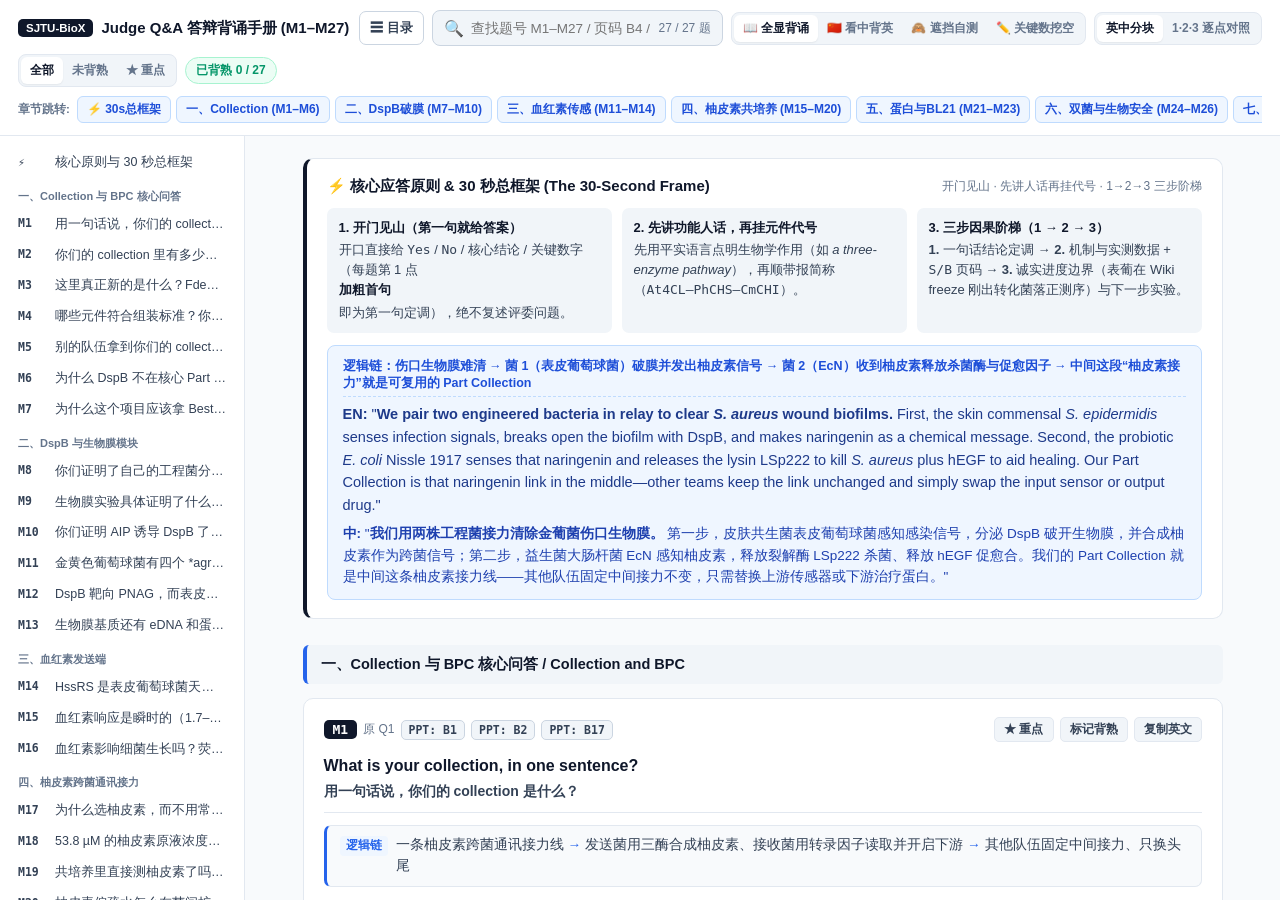
==== commit 18e057b4: "Fix multi-line 1-2-3 points & logic chain rendering in Judge_QA_Memo_Revised_Bilingual.html" ====
--- a/Judge_QA_Memo_Revised_Bilingual.html
+++ b/Judge_QA_Memo_Revised_Bilingual.html
@@ -15,7 +15,6 @@
       --text: #0f172a;
       --text-secondary: #334155;
       --text-muted: #64748b;
-      --accent: #0f172a;
       --blue: #2563eb;
       --blue-soft: #eff6ff;
       --green: #059669;
@@ -55,14 +54,14 @@
     .header-row1 {
       display: flex;
       align-items: center;
-      gap: 10px;
+      gap: 8px;
       flex-wrap: wrap;
     }
     .title-group {
       display: flex;
       align-items: center;
       gap: 8px;
-      margin-right: 4px;
+      margin-right: 2px;
     }
     .title-badge {
       background: var(--text);
@@ -71,10 +70,9 @@
       font-weight: 700;
       padding: 3px 8px;
       border-radius: 5px;
-      letter-spacing: 0.02em;
     }
     .title-main {
-      font-size: 15.5px;
+      font-size: 15px;
       font-weight: 700;
       color: var(--text);
       white-space: nowrap;
@@ -82,7 +80,7 @@
 
     /* Search Box */
     .search-box {
-      flex: 1 1 260px;
+      flex: 1 1 240px;
       display: flex;
       align-items: center;
       gap: 7px;
@@ -130,7 +128,7 @@
       display: inline-flex;
     }
 
-    /* Segmented Recitation Modes */
+    /* Segmented Controls */
     .seg-bar {
       display: inline-flex;
       background: var(--surface);
@@ -142,7 +140,7 @@
     .seg-btn {
       border: none;
       background: transparent;
-      padding: 5px 10px;
+      padding: 5px 9px;
       border-radius: 6px;
       font-size: 12px;
       font-weight: 600;
@@ -162,7 +160,7 @@
 
     .btn {
       height: 34px;
-      padding: 0 11px;
+      padding: 0 10px;
       border-radius: 7px;
       border: 1px solid var(--border-strong);
       background: var(--card);
@@ -174,19 +172,12 @@
       display: inline-flex;
       align-items: center;
       gap: 5px;
-      transition: all 0.12s;
     }
     .btn:hover {
       background: var(--surface);
       color: var(--text);
     }
-    .btn.active {
-      background: var(--text);
-      color: #fff;
-      border-color: var(--text);
-    }
-
-    /* Progress Pill */
+
     .progress-pill {
       font-size: 12px;
       font-weight: 600;
@@ -198,7 +189,7 @@
       white-space: nowrap;
     }
 
-    /* Quick Jump Bar (Modules + Slides) */
+    /* Quick Jump Bar */
     .jump-row {
       display: flex;
       align-items: center;
@@ -253,7 +244,7 @@
       flex-shrink: 0;
     }
 
-    /* ================= Body Layout: Left TOC + Main Content ================= */
+    /* ================= Body Layout ================= */
     .workspace {
       flex: 1;
       display: grid;
@@ -267,7 +258,7 @@
       display: none;
     }
 
-    /* Left Directory Sidebar */
+    /* Sidebar TOC */
     .sidebar {
       background: var(--card);
       border-right: 1px solid var(--border);
@@ -296,16 +287,10 @@
       cursor: pointer;
       text-decoration: none;
       line-height: 1.35;
-      transition: background 0.1s;
     }
     .toc-item:hover {
       background: var(--surface);
       color: var(--text);
-    }
-    .toc-item.active {
-      background: var(--blue-soft);
-      color: var(--blue);
-      font-weight: 700;
     }
     .toc-code {
       font-family: ui-monospace, SFMono-Regular, Menlo, monospace;
@@ -324,7 +309,7 @@
       flex-shrink: 0;
     }
 
-    /* Main Scrollable Reader */
+    /* Reader Area */
     .reader {
       overflow-y: auto;
       -webkit-overflow-scrolling: touch;
@@ -332,14 +317,14 @@
       scroll-behavior: smooth;
     }
     .reader-inner {
-      max-width: 900px;
+      max-width: 920px;
       margin: 0 auto;
       display: flex;
       flex-direction: column;
       gap: 16px;
     }
 
-    /* Intro Hero Card (Core Rules + 30s Frame) */
+    /* Intro Hero Card */
     .intro-card {
       background: var(--card);
       border: 1px solid var(--border);
@@ -358,10 +343,12 @@
       display: flex;
       align-items: center;
       justify-content: space-between;
+      flex-wrap: wrap;
+      gap: 6px;
     }
     .rules-grid {
       display: grid;
-      grid-template-columns: repeat(auto-fit, minmax(230px, 1fr));
+      grid-template-columns: repeat(auto-fit, minmax(220px, 1fr));
       gap: 10px;
     }
     .rule-box {
@@ -386,19 +373,25 @@
       flex-direction: column;
       gap: 6px;
     }
+    .frame-logic {
+      font-size: 12.5px;
+      font-weight: 600;
+      color: #1d4ed8;
+      padding-bottom: 4px;
+      border-bottom: 1px dashed #bfdbfe;
+    }
     .frame-en {
       font-size: 14.5px;
-      font-weight: 600;
       color: #1e3a8a;
-      line-height: 1.55;
+      line-height: 1.58;
     }
     .frame-zh {
       font-size: 13.5px;
       color: #1e40af;
-      line-height: 1.55;
-    }
-
-    /* Section Header Banner */
+      line-height: 1.58;
+    }
+
+    /* Section Header */
     .sec-header {
       padding: 10px 14px;
       margin-top: 10px;
@@ -409,9 +402,6 @@
       font-weight: 700;
       color: var(--text);
       scroll-margin-top: 16px;
-      display: flex;
-      align-items: center;
-      justify-content: space-between;
     }
 
     /* Question & Answer Card */
@@ -483,6 +473,15 @@
       color: #fff;
       border-color: var(--text);
     }
+    .db-chip {
+      font-family: ui-monospace, SFMono-Regular, Menlo, monospace;
+      font-size: 11px;
+      padding: 1px 6px;
+      border-radius: 4px;
+      background: #f8fafc;
+      border: 1px dashed var(--border-strong);
+      color: var(--text-muted);
+    }
 
     .card-actions {
       display: flex;
@@ -534,48 +533,108 @@
       line-height: 1.45;
     }
 
+    /* Logic Chain Box (逻辑链) */
+    .logic-box {
+      background: #f8fafc;
+      border: 1px solid var(--border);
+      border-left: 3px solid var(--blue);
+      border-radius: 7px;
+      padding: 9px 13px;
+      font-size: 13.5px;
+      line-height: 1.55;
+      color: var(--text-secondary);
+      display: flex;
+      align-items: baseline;
+      gap: 8px;
+    }
+    .logic-label {
+      font-size: 11.5px;
+      font-weight: 700;
+      color: var(--blue);
+      background: var(--blue-soft);
+      padding: 1px 6px;
+      border-radius: 4px;
+      white-space: nowrap;
+      flex-shrink: 0;
+    }
+    .logic-arrow {
+      color: var(--blue);
+      font-weight: 700;
+      padding: 0 4px;
+    }
+
+    /* Answer Points Stack */
     .a-block {
       display: flex;
+      flex-direction: column;
+      gap: 12px;
+    }
+    .lang-group {
+      display: flex;
+      flex-direction: column;
+      gap: 8px;
+    }
+    .lang-group.zh-group {
+      padding-top: 10px;
+      border-top: 1px dashed var(--border);
+    }
+    .point-row {
+      display: flex;
+      align-items: baseline;
+      gap: 9px;
+      line-height: 1.65;
+    }
+    .en-group .point-row {
+      font-size: 14.8px;
+      color: var(--text);
+    }
+    .zh-group .point-row {
+      font-size: 14px;
+      color: var(--text-secondary);
+    }
+    .pt-badge {
+      font-family: ui-monospace, SFMono-Regular, Menlo, monospace;
+      font-size: 12px;
+      font-weight: 700;
+      padding: 1px 6px;
+      border-radius: 4px;
+      flex-shrink: 0;
+    }
+    .en-group .pt-badge {
+      background: var(--blue-soft);
+      color: var(--blue);
+    }
+    .zh-group .pt-badge {
+      background: var(--surface);
+      color: var(--text-secondary);
+    }
+    .point-text {
+      flex: 1;
+    }
+
+    /* Point-by-Point Interleaved Layout (逐点中英对照) */
+    .interleaved-stack {
+      display: none;
       flex-direction: column;
       gap: 10px;
-      position: relative;
-    }
-    .a-en-row, .a-zh-row {
-      display: flex;
-      gap: 10px;
-      line-height: 1.68;
-    }
-    .a-en-row {
-      font-size: 15px;
-      color: var(--text);
-      font-weight: 500;
-    }
-    .a-zh-row {
-      font-size: 14px;
-      color: var(--text-secondary);
-      padding-top: 8px;
-      border-top: 1px dashed var(--border);
-    }
-    .lang-tag {
-      font-family: ui-monospace, SFMono-Regular, Menlo, monospace;
-      font-size: 11.5px;
-      font-weight: 700;
-      padding: 2px 6px;
-      border-radius: 4px;
-      height: fit-content;
-      margin-top: 3px;
-      flex-shrink: 0;
-    }
-    .lang-tag.en {
-      background: var(--blue-soft);
-      color: var(--blue);
-    }
-    .lang-tag.zh {
-      background: var(--surface);
-      color: var(--text-secondary);
-    }
-
-    /* Key Numbers & Cloze Blanks */
+    }
+    body.layout-interleaved .lang-group {
+      display: none;
+    }
+    body.layout-interleaved .interleaved-stack {
+      display: flex;
+    }
+    .interleaved-pair {
+      padding: 10px 12px;
+      border: 1px solid var(--border);
+      border-radius: 7px;
+      background: #fcfcfd;
+      display: flex;
+      flex-direction: column;
+      gap: 6px;
+    }
+
+    /* Key Terms & Cloze Blanks */
     .key-term {
       font-weight: 700;
       color: #0f172a;
@@ -592,18 +651,18 @@
       cursor: pointer;
       user-select: none;
     }
-    body.mode-cloze .key-term:not(.revealed):hover {
-      background: #94a3b8;
-    }
-
-    /* Recitation Blur Modes */
-    body.mode-hide-all .a-block:not(.revealed) .a-en-row,
-    body.mode-hide-all .a-block:not(.revealed) .a-zh-row {
+
+    /* Blur Modes for Active Recall */
+    body.mode-hide-all .a-block:not(.revealed) .en-group,
+    body.mode-hide-all .a-block:not(.revealed) .zh-group,
+    body.mode-hide-all .a-block:not(.revealed) .interleaved-stack,
+    body.mode-hide-all .a-block:not(.revealed) .logic-box {
       filter: blur(7px);
       user-select: none;
       cursor: pointer;
     }
-    body.mode-zh-cue .a-block:not(.revealed) .a-en-row {
+    body.mode-zh-cue .a-block:not(.revealed) .en-group,
+    body.mode-zh-cue .a-block:not(.revealed) .interleaved-en {
       filter: blur(7px);
       user-select: none;
       cursor: pointer;
@@ -628,7 +687,6 @@
       border-radius: 2px;
     }
 
-    /* Tablet & Mobile Responsive */
     @media (pointer: coarse), (max-width: 1024px) {
       .btn, .search-box { height: 38px; }
       .pill { padding: 6px 11px; font-size: 12.5px; }
@@ -636,18 +694,10 @@
       .reader { padding: 16px 16px 70px; }
     }
     @media (max-width: 760px) {
-      .workspace {
-        grid-template-columns: 1fr;
-      }
-      .sidebar {
-        display: none;
-      }
-      .workspace.mobile-toc-open {
-        grid-template-columns: 220px 1fr;
-      }
-      .workspace.mobile-toc-open .sidebar {
-        display: flex;
-      }
+      .workspace { grid-template-columns: 1fr; }
+      .sidebar { display: none; }
+      .workspace.mobile-toc-open { grid-template-columns: 220px 1fr; }
+      .workspace.mobile-toc-open .sidebar { display: flex; }
     }
   </style>
 </head>
@@ -672,10 +722,16 @@
 
     <!-- Recitation Mode Switcher -->
     <div class="seg-bar" id="modeBar">
-      <button class="seg-btn active" data-mode="read">📖 双语背诵</button>
+      <button class="seg-btn active" data-mode="read">📖 全显背诵</button>
       <button class="seg-btn" data-mode="zh-cue">🇨🇳 看中背英</button>
       <button class="seg-btn" data-mode="hide-all">🙈 遮挡自测</button>
       <button class="seg-btn" data-mode="cloze">✏️ 关键数挖空</button>
+    </div>
+
+    <!-- Layout Switcher (整段上下 vs 1·2·3逐点对照) -->
+    <div class="seg-bar" id="layoutBar">
+      <button class="seg-btn active" data-layout="grouped" title="英文 1·2·3 在上，中文 1·2·3 在下">英中分块</button>
+      <button class="seg-btn" data-layout="interleaved" title="第1点英中对照 → 第2点英中对照 → 第3点英中对照">1·2·3 逐点对照</button>
     </div>
 
     <!-- Filter by Mastery / Star -->
@@ -703,25 +759,26 @@
       <section class="intro-card" id="sec-intro">
         <div class="intro-title">
           <span>⚡ 核心应答原则 &amp; 30 秒总框架 (The 30-Second Frame)</span>
-          <span style="font-size:12px;color:var(--text-muted);font-weight:500;">开门见山 · 零问题复述</span>
+          <span style="font-size:12px;color:var(--text-muted);font-weight:500;">开门见山 · 先讲人话再挂代号 · 1→2→3 三步阶梯</span>
         </div>
         <div class="rules-grid">
           <div class="rule-box">
-            <strong>1. 开门见山（不复述问题）</strong>
-            第一句直接给结论、真实原因或数字（<code>Yes</code> / <code>No</code> / <code>Because...</code>），绝不重复评委的问题或说套话。
+            <strong>1. 开门见山（第一句就给答案）</strong>
+            开口直接给 <code>Yes</code> / <code>No</code> / 核心结论 / 关键数字（每题第 1 点<strong>加粗首句</strong>即为第一句定调），绝不复述评委问题。
           </div>
           <div class="rule-box">
-            <strong>2. 诚实交代底盘改造与最新进展</strong>
-            表皮葡萄球菌比大肠杆菌难改造得多、质粒难以转化；我们一直在做，<strong>在 Wiki freeze 时转化平板上已长出菌落，目前正在测序</strong>。
+            <strong>2. 先讲功能人话，再挂元件代号</strong>
+            先用平实语言点明生物学作用（如 <i>a three-enzyme pathway</i>），再顺带报简称（<code>At4CL–PhCHS–CmCHI</code>）。
           </div>
           <div class="rule-box">
-            <strong>3. 生物安全三点标准框架 (M25)</strong>
-            ① 半透膜与水凝胶隔离（活菌不迁移到伤口）；② 表葡与 EcN 本身为 BSL-1 生物安全菌；③ D-丙氨酸营养缺陷型自杀开关设计。
+            <strong>3. 三步因果阶梯（1 → 2 → 3）</strong>
+            <b>1.</b> 一句话结论定调 → <b>2.</b> 机制与实测数据 + <code>S/B</code> 页码 → <b>3.</b> 诚实进度边界（表葡在 Wiki freeze 刚出转化菌落正测序）与下一步实验。
           </div>
         </div>
         <div class="frame-box">
-          <div class="frame-en">"Two engineered bacteria work in relay against <i>S. aureus</i> wound biofilms: <i>S. epidermidis</i> senses infection signals, disperses biofilm with DspB, and synthesizes naringenin; <i>E. coli</i> Nissle 1917 senses naringenin and delivers LSp222 and hEGF. Our Part Collection is the naringenin relay in the middle—other teams keep the relay fixed and swap the input sensor or output cargo."</div>
-          <div class="frame-zh">"两株工程菌接力清除金黄色葡萄球菌创面生物膜：表皮葡萄球菌感知感染信号、分泌 DspB 破除生物膜并合成柚皮素；大肠杆菌 Nissle 1917（EcN）读取柚皮素并输出 LSp222 与 hEGF。我们的 Part Collection 就是中间这条柚皮素接力——其他队伍固定中间接力不变，只换输入传感器或输出载荷。"</div>
+          <div class="frame-logic">逻辑链：伤口生物膜难清 → 菌 1（表皮葡萄球菌）破膜并发出柚皮素信号 → 菌 2（EcN）收到柚皮素释放杀菌酶与促愈因子 → 中间这段“柚皮素接力”就是可复用的 Part Collection</div>
+          <div class="frame-en"><b>EN:</b> "<b>We pair two engineered bacteria in relay to clear <i>S. aureus</i> wound biofilms.</b> First, the skin commensal <i>S. epidermidis</i> senses infection signals, breaks open the biofilm with DspB, and makes naringenin as a chemical message. Second, the probiotic <i>E. coli</i> Nissle 1917 senses that naringenin and releases the lysin LSp222 to kill <i>S. aureus</i> plus hEGF to aid healing. Our Part Collection is that naringenin link in the middle—other teams keep the link unchanged and simply swap the input sensor or output drug."</div>
+          <div class="frame-zh"><b>中:</b> "<b>我们用两株工程菌接力清除金葡菌伤口生物膜。</b> 第一步，皮肤共生菌表皮葡萄球菌感知感染信号，分泌 DspB 破开生物膜，并合成柚皮素作为跨菌信号；第二步，益生菌大肠杆菌 EcN 感知柚皮素，释放裂解酶 LSp222 杀菌、释放 hEGF 促愈合。我们的 Part Collection 就是中间这条柚皮素接力线——其他队伍固定中间接力不变，只需替换上游传感器或下游治疗蛋白。"</div>
         </div>
       </section>
 
@@ -732,7 +789,7 @@
 </div>
 
 <script>
-const MEMO_ITEMS = [{"code": "M1", "orig": "原 Q1", "sec_idx": 1, "section": "一、Collection 与 BPC 核心问答 / Collection and BPC", "q_en": "What is your collection, in one sentence?", "q_zh": "用一句话说，你们的 collection 是什么？", "a_en": "1. **It is a plug-and-play naringenin communication link between two bacteria.**", "a_zh": "1. **它是一条即插即用的“柚皮素跨菌通讯接力线”。**", "evidence": "", "refs": []}, {"code": "M2", "orig": "原 Q3 + Q46", "sec_idx": 1, "section": "一、Collection 与 BPC 核心问答 / Collection and BPC", "q_en": "How many parts are in the collection, and which ones are functionally validated?", "q_zh": "你们的 collection 里有多少个 part？哪些已经完成了功能验证？", "a_en": "1. **Our collection has 13 core composite constructs and 4 auxiliary test constructs on Slide B17.** The Wiki lists 38 Registry entries because each basic part inside those constructs (`At4CL`, `PhCHS`, `CmCHI`, `FdeR`, `PelB`, `sfGFP`) is also registered individually.", "a_zh": "1. **Collection 包含 13 个核心复合构建体和 4 个辅助测试构建体（见 B17 页）。** Wiki 共列出 38 个词条，是因为把复合构建体内部的基础元件（`At4CL`、`PhCHS`、`CmCHI`、`FdeR`、`PelB`、`sfGFP`）也逐一单独登记了。", "evidence": "", "refs": []}, {"code": "M3", "orig": "原 Q2 + Q28", "sec_idx": 1, "section": "一、Collection 与 BPC 核心问答 / Collection and BPC", "q_en": "What is actually new here? FdeR and naringenin are already known.", "q_zh": "这里真正新的是什么？FdeR 和柚皮素都不是新东西。", "a_en": "1. **What is new is using naringenin as an exported cell-to-cell signal between two bacterial species.**", "a_zh": "1. **核心创新在于把柚皮素用作两种细菌之间的“胞外跨菌通讯信号”。**", "evidence": "", "refs": []}, {"code": "M4", "orig": "原 Q4 + Q7", "sec_idx": 1, "section": "一、Collection 与 BPC 核心问答 / Collection and BPC", "q_en": "Which parts are assembly-compatible, and how do you handle attribution for borrowed parts?", "q_zh": "哪些元件符合组装标准？你们怎么处理其他队伍元件的归属？", "a_en": "1. **Untagged `NrSr–hEGF` is RFC10-compatible, and `T7–Nr` is RFC1000-compatible.**", "a_zh": "1. **无标签版 `NrSr–hEGF` 符合 RFC10 标准，`T7–Nr` 符合 RFC1000 标准。**", "evidence": "", "refs": []}, {"code": "M5", "orig": "原 Q5 + Q45", "sec_idx": 1, "section": "一、Collection 与 BPC 核心问答 / Collection and BPC", "q_en": "What can another team do with this collection tomorrow?", "q_zh": "别的队伍拿到你们的 collection 可以怎么复用？", "a_en": "1. **First, they put `NrSr–sfGFP` into their receiver strain and verify fluorescence response with added naringenin (B11).**", "a_zh": "1. **第一步，先把报告载体 `NrSr–sfGFP` 转入他们的接收菌，外加柚皮素确认荧光响应正常（B11）。**", "evidence": "", "refs": []}, {"code": "M6", "orig": "原 Q6", "sec_idx": 1, "section": "一、Collection 与 BPC 核心问答 / Collection and BPC", "q_en": "Why is DspB not in the core Part Collection?", "q_zh": "为什么 DspB 不在核心 Part Collection 里？", "a_en": "1. **We kept the core Collection focused strictly on the general-purpose naringenin communication link (B2, B17).**", "a_zh": "1. **因为我们将核心 Collection 严格聚焦在通用的“柚皮素跨菌通讯链路”上（B2、B17）。**", "evidence": "", "refs": []}, {"code": "M7", "orig": "原 Q44", "sec_idx": 1, "section": "一、Collection 与 BPC 核心问答 / Collection and BPC", "q_en": "Why should this project win Best Part Collection?", "q_zh": "为什么这个项目应该拿 Best Part Collection？", "a_en": "1. **Because it gives future teams a tested inter-bacterial communication link, not just a list of standalone parts (B2).**", "a_zh": "1. **因为它为后续团队提供了一条已经跑通的双菌通讯链路，而不是孤立零散的元件列表（B2）。**", "evidence": "", "refs": []}, {"code": "M8", "orig": "原 Q8", "sec_idx": 2, "section": "二、DspB 与生物膜模块 / DspB and Biofilm Module", "q_en": "Did you show that your engineered strain secretes DspB?", "q_zh": "你们证明了自己的工程菌分泌 DspB 吗？", "a_en": "1. **No—we have not yet detected DspB protein directly in our engineered strain's supernatant.**", "a_zh": "1. **还没有——我们尚未在工程菌上清中直接检出分泌的 DspB 蛋白。**", "evidence": "", "refs": []}, {"code": "M9", "orig": "原 Q9 + Q10", "sec_idx": 2, "section": "二、DspB 与生物膜模块 / DspB and Biofilm Module", "q_en": "What did your biofilm assay prove, and does crystal violet distinguish dispersal from killing?", "q_zh": "生物膜实验具体证明了什么？结晶紫能区分“分散基质”与“杀菌”吗？", "a_en": "1. **It proves that DspB detaches >84% of pre-formed, mature *S. aureus* biofilm within 18 hours, dropping crystal-violet $\\text{OD}_{590}$ from ~0.6 to ~0.1 (B13).**", "a_zh": "1. **它证明 DspB 能在 18 小时内剥离 >84% 预先成熟的金葡菌生物膜，使结晶紫 $\\text{OD}_{590}$ 从 ~0.6 降至 ~0.1（B13）。**", "evidence": "", "refs": []}, {"code": "M10", "orig": "原 Q11 + Q12", "sec_idx": 2, "section": "二、DspB 与生物膜模块 / DspB and Biofilm Module", "q_en": "Did you show AIP induction of DspB, and why use AIP induction instead of constitutive DspB?", "q_zh": "你们证明 AIP 诱导 DspB 了吗？为什么不用组成型 DspB？", "a_en": "1. **Not yet—the inducible plasmid is sequence-verified, and our *S. epidermidis* transformant colonies are now being sequenced.** Our 2025 team validated the `AgrCA–P2/P3` sensor with GFP, and this year we swapped in secreted `DspB`; transforming this large `pLI50` plasmid into *S. epidermidis* is hard, and colonies just appeared at Wiki freeze (B19).", "a_zh": "1. **还没有完成诱导测试——诱导型质粒已测序正确，转化菌落正在测序确认。** 上游 `AgrCA–P2/P3` 传感器去年已用 GFP 验证，今年我们换上了分泌型 `DspB`；大质粒 `pLI50` 转入表皮葡萄球菌难度很大，Wiki freeze 时平板刚长出菌落（B19）。", "evidence": "", "refs": []}, {"code": "M11", "orig": "原 Q13", "sec_idx": 2, "section": "二、DspB 与生物膜模块 / DspB and Biofilm Module", "q_en": "*S. aureus* has four *agr* groups. Will your AIP sensor respond to clinical isolates?", "q_zh": "金黄色葡萄球菌有四个 *agr* 亚群，你们的 AIP 传感器能响应不同临床分离株吗？", "a_en": "1. **Our current receptor is specific to *S. aureus* *agr* group I—the dominant group in skin infections—and we have not yet tested clinical isolates from *agr* groups II–IV.**", "a_zh": "1. **当前受体针对皮肤感染最常见的金葡菌 *agr* I 型，尚未测试覆盖 *agr* II–IV 型的临床分离株。**", "evidence": "", "refs": []}, {"code": "M12", "orig": "原 Q14", "sec_idx": 2, "section": "二、DspB 与生物膜模块 / DspB and Biofilm Module", "q_en": "DspB targets PNAG, which *S. epidermidis* also makes. Will it damage your own sender?", "q_zh": "DspB 靶向 PNAG，而表皮葡萄球菌也产 PNAG，它会破坏你们自己的发送菌吗？", "a_en": "1. **DspB can cleave extracellular PNAG around *S. epidermidis*, but it does not kill the cells because it only digests extracellular polysaccharide, not cell-wall peptidoglycan.**", "a_zh": "1. **DspB 可能会水解表皮葡萄球菌胞外的 PNAG 多糖，但不会杀死发送菌，因为它只切胞外多糖基质，不破坏细胞壁肽聚糖。**", "evidence": "", "refs": []}, {"code": "M13", "orig": "原 Q15 + Q16", "sec_idx": 2, "section": "二、DspB 与生物膜模块 / DspB and Biofilm Module", "q_en": "What about non-PNAG biofilm components (eDNA, proteins) and DspB dose-response?", "q_zh": "生物膜基质还有 eDNA 和蛋白，单靠 DspB 够吗？做过剂量梯度吗？", "a_en": "1. **In polymicrobial clinical wounds rich in eDNA and matrix proteins, DspB alone may not be enough and could be paired with DNase or a protease.**", "a_zh": "1. **在富含 eDNA 和基质蛋白的真实多菌创面中，单靠 DspB 可能不够，往往需要联用 DNase 或蛋白酶。**", "evidence": "", "refs": []}, {"code": "M14", "orig": "原 Q17 + Q20 + Q21", "sec_idx": 3, "section": "三、血红素发送端 / Heme Sender Module", "q_en": "Is HssRS native to *S. epidermidis*, and how does it work under wound heme scavenging?", "q_zh": "HssRS 是表皮葡萄球菌天然的吗？金葡菌会掠夺血红素且血红素常与蛋白结合，如何维持有效输入？", "a_en": "1. **Yes—`HssRS` is native to *S. epidermidis*, so we only introduced its target promoter `pHrtBA` (`HmSr`) to drive downstream expression (S3).**", "a_zh": "1. **是的，`HssRS` 是表皮葡萄球菌天然自带的双组分系统，我们只需引入下游 `pHrtBA` 启动子（`HmSr`）即可接入信号（S3）。**", "evidence": "", "refs": []}, {"code": "M15", "orig": "原 Q18", "sec_idx": 3, "section": "三、血红素发送端 / Heme Sender Module", "q_en": "The heme response is transient (~1.7–2.3 h peak). Is that a problem for a therapeutic relay?", "q_zh": "血红素响应是瞬时的（1.7–2.3 小时达峰），这对治疗接力是问题吗？", "a_en": "1. **No—a brief activation pulse is actually helpful for a two-strain relay.**", "a_zh": "1. **不是问题——短暂脉冲反而有利于双菌接力系统的稳定运行。**", "evidence": "", "refs": []}, {"code": "M16", "orig": "原 Q19", "sec_idx": 3, "section": "三、血红素发送端 / Heme Sender Module", "q_en": "Did hemin affect growth? Could the fluorescence signal be a growth artifact?", "q_zh": "血红素影响细菌生长吗？荧光升高会不会只是生长假象？", "a_en": "1. **No—we tracked $\\text{OD}_{600}$ growth curves separately on Slide B8 and normalized all fluorescence readings by $\\text{OD}_{600}$ against the 0 µM control.**", "a_zh": "1. **不是生长假象——我们在 B8 页单独测定了 $\\text{OD}_{600}$ 生长曲线，并将所有荧光值按 $\\text{OD}_{600}$ 归一化、扣除 0 µM 对照。**", "evidence": "", "refs": []}, {"code": "M17", "orig": "原 Q22", "sec_idx": 4, "section": "四、柚皮素跨菌通讯接力 / Naringenin Relay Module", "q_en": "Why choose naringenin over known quorum-sensing molecules or other plant metabolites?", "q_zh": "为什么选柚皮素，而不用常见群体感应分子或其他候选物？", "a_en": "1. **First, clean background:** naringenin is a plant flavonoid absent from human tissue and skin bacteria, giving near-zero background noise (B3).", "a_zh": "1. **第一，本底干净：** 柚皮素是植物黄酮，人体组织与皮肤菌群天然都不合成，背景噪声极低（B3）。", "evidence": "", "refs": []}, {"code": "M18", "orig": "原 Q23 + Q24 + Q25", "sec_idx": 4, "section": "四、柚皮素跨菌通讯接力 / Naringenin Relay Module", "q_en": "How did you calculate 53.8 µM naringenin, and is that margin over the 50 µM threshold robust?", "q_zh": "53.8 µM 的柚皮素原液浓度是怎么算出来的？略高于 50 µM 阈值够稳健吗？", "a_en": "1. **From our HPLC standard curve, the original culture broth contains 53.8 µM naringenin.** Specifically, the 17.1-minute peak (area ≈ 400, B9) plugs into $\\text{Area} = 44052.04 \\times C_{\\text{g/L}} + 77.42$ ($R^2 = 0.99998$, B10) to give $0.00732\\text{ g/L}$ ($7.32\\text{ mg/L}$, $26.9\\text{ µM}$) in the 1:1 ethanol extract, which doubles to $14.65\\text{ mg/L}$ ($53.8\\text{ µM}$) in the unextracted broth.", "a_zh": "1. **通过 HPLC 标准曲线换算，发酵原液中的柚皮素浓度为 53.8 µM。** 具体而言，将 B9 页 17.1 min 峰面积（约 400）代入 B10 页标曲 $\\text{Area} = 44052.04 \\times C_{\\text{g/L}} + 77.42$（$R^2 = 0.99998$，$C$ 单位为 $\\text{g/L}$），得 1:1 等体积乙醇萃取液浓度为 $0.00732\\text{ g/L}$（$7.32\\text{ mg/L}$，$26.9\\text{ µM}$），再乘以 2 倍萃取稀释系数即为原液 $14.65\\text{ mg/L}$（$53.8\\text{ µM}$）。", "evidence": "", "refs": []}, {"code": "M19", "orig": "原 Q26 + Q27", "sec_idx": 4, "section": "四、柚皮素跨菌通讯接力 / Naringenin Relay Module", "q_en": "Did you measure naringenin in the co-culture, and what controls did you run?", "q_zh": "共培养里直接测柚皮素了吗？做了哪些对照（前体对香豆酸在敷料里怎么给）？", "a_en": "1. **We demonstrated signaling functionally through controls rather than running HPLC directly on the co-culture supernatant.**", "a_zh": "1. **共培养中我们是通过平行对照功能验证的，没有直接对共培养上清做 HPLC。**", "evidence": "", "refs": []}, {"code": "M20", "orig": "原 Q29 + Q30", "sec_idx": 4, "section": "四、柚皮素跨菌通讯接力 / Naringenin Relay Module", "q_en": "How does hydrophobic naringenin diffuse between strains, and how clean is FdeR's baseline and specificity?", "q_zh": "柚皮素偏疏水怎么在菌间扩散？B11 的本底（含 0 h 负值与 24 h 泄漏）和黄酮特异性如何？", "a_en": "1. **At 50–400 µM, naringenin dissolves well enough in medium and hydrogel pores—crossing 40 µm in ~3.2 seconds in our diffusion model—and passively enters EcN to activate `FdeR` (B11, B12).**", "a_zh": "1. **在 50–400 µM 工作区间内，柚皮素在培养基和水凝胶微孔中可顺畅扩散——模型计算穿过 40 µm 层间距仅需约 3.2 秒，随后被动穿膜进入 EcN 激活 `FdeR`（B11、B12）。**", "evidence": "", "refs": []}, {"code": "M21", "orig": "原 Q31 + Q32", "sec_idx": 5, "section": "五、治疗输出模块 / Therapeutic Output Module", "q_en": "LSp222 kills 61% of *S. aureus* but also 25% of your sender—isn't that a problem, and how do you rule out LPS in crude extract?", "q_zh": "LSp222 杀伤 61% 金葡菌但也使发送菌下降 25%，这不是问题吗？怎么排除粗提物里的 LPS 或杂蛋白？", "a_en": "1. **Yes, that 25% drop in *S. epidermidis* is a real design constraint:** LSp222 provides a >2.4-fold selectivity window (61% *S. aureus* reduction vs. 25% *S. epidermidis* reduction in 30 minutes against matched buffer controls, B15), not complete immunity.", "a_zh": "1. **是的，表皮葡萄球菌下降 25% 确实是真实的设计约束：** LSp222 提供的是 >2.4 倍的选择性窗口（30 分钟内金葡菌降 61% vs 表皮葡萄球菌降 25%，均含同菌种缓冲液对照，B15），而非绝对免疫。", "evidence": "", "refs": []}, {"code": "M22", "orig": "原 Q33 + Q34", "sec_idx": 5, "section": "五、治疗输出模块 / Therapeutic Output Module", "q_en": "Why does hEGF show two bands (11.10 and 8.89 kDa), and did you show it is active on mammalian cells?", "q_zh": "为什么 hEGF 有两条带（11.10 和 8.89 kDa，比天然 6.2 kDa 大）？证明它对哺乳动物细胞有活性了吗？", "a_en": "1. **Both bands carry a `Linker–6xHis` tag: the lower 8.89 kDa band is mature cleaved `hEGF–Linker–6xHis`, and the upper 11.10 kDa band is the uncleaved `PelB–hEGF–Linker–6xHis` precursor.** Neither band appears in empty-vector controls (`V1/V2`) on 5× concentrated supernatant SDS-PAGE (B14).", "a_zh": "1. **两条带末端都连有 `Linker–6×His` 标签（所以比天然 6.2 kDa 大）：下方 8.89 kDa 是切掉 `PelB` 信号肽后的成熟体 `hEGF–Linker–6×His`，上方 11.10 kDa 是未切信号肽的前体 `PelB–hEGF–Linker–6×His`。** 在 5 倍浓缩上清胶图（B14）中，空载对照（`V1/V2`）两条带全无。", "evidence": "", "refs": []}, {"code": "M23", "orig": "原 Q35", "sec_idx": 5, "section": "五、治疗输出模块 / Therapeutic Output Module", "q_en": "Why use BL21(DE3) for naringenin and protein tests when the final chassis are *S. epidermidis* and EcN?", "q_zh": "最终底盘是表皮葡萄球菌和 EcN，为什么你们用 BL21 测柚皮素合成和治疗蛋白？", "a_en": "1. **Because *S. epidermidis* has a strong restriction barrier that makes plasmid transformation slow and difficult**—we worked on that transformation continuously, and colonies just appeared on our plates at Wiki freeze for sequencing (B19).", "a_zh": "1. **因为表皮葡萄球菌具有严格的限制修饰屏障，大质粒极难转化进去**——我们一直在推进这项转化，在 Wiki freeze 时平板上刚长出菌落，目前正在测序（B19）。", "evidence": "", "refs": []}, {"code": "M24", "orig": "原 Q36 + Q37", "sec_idx": 6, "section": "六、宿主选择、生物安全与临床转化 / Hosts, Biosafety, and Clinical Translation", "q_en": "Why use two strains instead of one, and will *S. epidermidis* and EcN coexist in a wound?", "q_zh": "为什么用两株菌分工而不是合在一株菌里？它们在伤口里能稳定共存吗？", "a_en": "1. **Splitting the workload prevents metabolic overload:** *S. epidermidis* handles skin sensing and biofilm dispersal while EcN produces the therapeutic proteins, matching our metabolic burden model (B4).", "a_zh": "1. **双菌分工是为了避免单菌代谢过载：** 表皮葡萄球菌负责皮肤信号感知与破生物膜，EcN 负责高产治疗蛋白，这与我们的代谢负担模型结论一致（B4）。", "evidence": "", "refs": []}, {"code": "M25", "orig": "原 Q38 + Q39 + Q41", "sec_idx": 6, "section": "六、宿主选择、生物安全与临床转化 / Hosts, Biosafety, and Clinical Translation", "q_en": "How do you ensure the biosafety of using engineered live bacteria on a wound?", "q_zh": "你们如何保证工程活菌用于伤口时的生物安全性？", "a_en": "1. **First, physical containment:** our dressing seals the bacteria inside layered hydrogels behind a semi-permeable membrane, allowing secreted proteins and small molecules to pass into the wound while blocking live cells.", "a_zh": "1. **第一重，物理封装隔离：** 敷料用分层水凝胶和底部半透膜将工程菌封存在内部，只允许分泌蛋白和小分子透过半透膜进入创面，活菌无法逸出。", "evidence": "", "refs": []}, {"code": "M26", "orig": "原 Q40", "sec_idx": 6, "section": "六、宿主选择、生物安全与临床转化 / Hosts, Biosafety, and Clinical Translation", "q_en": "How many biological replicates and what statistical definitions did you use?", "q_zh": "实验包含多少次独立生物学重复？误差棒和拟合曲线代表什么？", "a_en": "1. **The EcN dose-response (B11) and LSp222 lysis assays (B15) use $n = 3$ independent biological cultures**—each averaging 2 technical duplicate wells—plotted as mean ± SD.", "a_zh": "1. **EcN 剂量响应（B11）与 LSp222 裂解实验（B15）均采用 $n = 3$ 次独立生物学重复**（每次含 2 个技术复孔取均值），误差棒代表标准差（mean ± SD）。", "evidence": "", "refs": []}, {"code": "M27", "orig": "原 Q42 + Q43 + Q47", "sec_idx": 7, "section": "七、收尾综合与下一步路线图 / Closing & Three-Month Roadmap", "q_en": "What is the biggest weakness / most feared question, and what would you do with three more months?", "q_zh": "项目目前最大的弱点（或最怕被问的问题）是什么？如果多三个月会按什么顺序推进？", "a_en": "1. **Our biggest gap is completing the final handoffs in *S. epidermidis*:** we have not yet detected secreted DspB protein in *S. epidermidis* supernatant (B18), and our inducible/naringenin sender plasmids just yielded transformant colonies at Wiki freeze for sequencing (B19).", "a_zh": "1. **目前最大的短板在于表皮葡萄球菌发送端的最后两处交接：** 一是还没在表皮葡萄球菌上清里直接检出分泌的 DspB 蛋白（B18），二是诱导型与柚皮素合成大质粒在 Wiki freeze 时刚长出转化菌落、正在测序（B19）。", "evidence": "", "refs": []}];
+const MEMO_ITEMS = [{"code": "M1", "orig": "原 Q1", "sec_idx": 1, "section": "一、Collection 与 BPC 核心问答 / Collection and BPC", "q_en": "What is your collection, in one sentence?", "q_zh": "用一句话说，你们的 collection 是什么？", "logic": "一条柚皮素跨菌通讯接力线 → 发送菌用三酶合成柚皮素、接收菌用转录因子读取并开启下游 → 其他队伍固定中间接力、只换头尾", "points_en": ["**It is a plug-and-play naringenin communication link between two bacteria.**", "A sender strain synthesizes naringenin through a three-enzyme pathway (`At4CL–PhCHS–CmCHI`), and a receiver strain senses it with a transcription factor (`FdeR/PfdeAR`) to switch on downstream genes.", "Other teams keep this middle signaling link fixed and swap only the upstream sensor or downstream therapeutic cargo."], "points_zh": ["**它是一条即插即用的“柚皮素跨菌通讯接力线”。**", "发送菌通过三酶通路（`At4CL–PhCHS–CmCHI`）合成柚皮素，接收菌通过转录因子（`FdeR/PfdeAR`）读取柚皮素并开启下游基因。", "其他团队固定中间这段通讯链路不变，只需按需替换上游传感器或下游功能载荷。"], "a_en": "1. **It is a plug-and-play naringenin communication link between two bacteria.**\n2. A sender strain synthesizes naringenin through a three-enzyme pathway (`At4CL–PhCHS–CmCHI`), and a receiver strain senses it with a transcription factor (`FdeR/PfdeAR`) to switch on downstream genes.\n3. Other teams keep this middle signaling link fixed and swap only the upstream sensor or downstream therapeutic cargo.", "a_zh": "1. **它是一条即插即用的“柚皮素跨菌通讯接力线”。**\n2. 发送菌通过三酶通路（`At4CL–PhCHS–CmCHI`）合成柚皮素，接收菌通过转录因子（`FdeR/PfdeAR`）读取柚皮素并开启下游基因。\n3. 其他团队固定中间这段通讯链路不变，只需按需替换上游传感器或下游功能载荷。", "evidence": "`B1`, `B2`, `B17`", "refs": ["B1", "B2", "B17"], "db_refs": []}, {"code": "M2", "orig": "原 Q3 + Q46", "sec_idx": 1, "section": "一、Collection 与 BPC 核心问答 / Collection and BPC", "q_en": "How many parts are in the collection, and which ones are functionally validated?", "q_zh": "你们的 collection 里有多少个 part？哪些已经完成了功能验证？", "logic": "13 个核心复合元件 + 4 个辅助测试元件（拆分内部基础元件后共登记 38 条） → 5 大模块已拿到实测数据 → 其余目标底盘质粒已测序或正在转化验证", "points_en": ["**Our collection has 13 core composite constructs and 4 auxiliary test constructs on Slide B17.** The Wiki lists 38 Registry entries because each basic part inside those constructs (`At4CL`, `PhCHS`, `CmCHI`, `FdeR`, `PelB`, `sfGFP`) is also registered individually.", "**Five functional modules have wet-lab data:** heme sensing in *S. epidermidis* (B7/B8), naringenin synthesis in BL21 (B9/B10), naringenin sensing in EcN (B11), 1:1 co-culture signaling (B12), and `LSp222`/`hEGF` protein expression (B14–B16).", "The remaining target-host constructs are sequence-verified and either already in EcN/*S. epidermidis* or completing *S. epidermidis* transformation."], "points_zh": ["**Collection 包含 13 个核心复合构建体和 4 个辅助测试构建体（见 B17 页）。** Wiki 共列出 38 个词条，是因为把复合构建体内部的基础元件（`At4CL`、`PhCHS`、`CmCHI`、`FdeR`、`PelB`、`sfGFP`）也逐一单独登记了。", "**已有 5 块拿到湿实验功能数据：** 表皮葡萄球菌血红素传感（B7/B8）、BL21 柚皮素合成（B9/B10）、EcN 柚皮素响应（B11）、1:1 共培养通讯（B12），以及 `LSp222`/`hEGF` 蛋白表达与活性（B14–B16）。", "其余目标底盘构建体均已完成测序，部分已转入目标菌株，剩余正处于表皮葡萄球菌转化验证阶段。"], "a_en": "1. **Our collection has 13 core composite constructs and 4 auxiliary test constructs on Slide B17.** The Wiki lists 38 Registry entries because each basic part inside those constructs (`At4CL`, `PhCHS`, `CmCHI`, `FdeR`, `PelB`, `sfGFP`) is also registered individually.\n2. **Five functional modules have wet-lab data:** heme sensing in *S. epidermidis* (B7/B8), naringenin synthesis in BL21 (B9/B10), naringenin sensing in EcN (B11), 1:1 co-culture signaling (B12), and `LSp222`/`hEGF` protein expression (B14–B16).\n3. The remaining target-host constructs are sequence-verified and either already in EcN/*S. epidermidis* or completing *S. epidermidis* transformation.", "a_zh": "1. **Collection 包含 13 个核心复合构建体和 4 个辅助测试构建体（见 B17 页）。** Wiki 共列出 38 个词条，是因为把复合构建体内部的基础元件（`At4CL`、`PhCHS`、`CmCHI`、`FdeR`、`PelB`、`sfGFP`）也逐一单独登记了。\n2. **已有 5 块拿到湿实验功能数据：** 表皮葡萄球菌血红素传感（B7/B8）、BL21 柚皮素合成（B9/B10）、EcN 柚皮素响应（B11）、1:1 共培养通讯（B12），以及 `LSp222`/`hEGF` 蛋白表达与活性（B14–B16）。\n3. 其余目标底盘构建体均已完成测序，部分已转入目标菌株，剩余正处于表皮葡萄球菌转化验证阶段。", "evidence": "`B17`", "refs": ["B17"], "db_refs": []}, {"code": "M3", "orig": "原 Q2 + Q28", "sec_idx": 1, "section": "一、Collection 与 BPC 核心问答 / Collection and BPC", "q_en": "What is actually new here? FdeR and naringenin are already known.", "q_zh": "这里真正新的是什么？FdeR 和柚皮素都不是新东西。", "logic": "创新在于把柚皮素从“单菌胞内探针”变成“跨菌种胞外信使” → 前人只在产菌内部测产量，我们让发送菌分泌到胞外去激活另一株益生菌 → 并封装成可换头尾的双菌工具箱", "points_en": ["**What is new is using naringenin as an exported cell-to-cell signal between two bacterial species.**", "Earlier work—such as Xiu et al. (2017)—only sensed naringenin inside the same cell that made it to screen metabolic yield. We export naringenin into the medium so one bacterium can switch on a second probiotic species (B12).", "By pairing this link with modular input promoters and output cargos, we turned a known metabolic pathway into a reusable two-strain communication toolkit (B2)."], "points_zh": ["**核心创新在于把柚皮素用作两种细菌之间的“胞外跨菌通讯信号”。**", "前人工作（如 Xiu 等，2017）只在产菌内部检测柚皮素来筛选高产菌株；我们则让发送菌把柚皮素分泌到胞外，去激活另一株益生菌执行下游功能（B12）。", "再配上两端可替换的输入启动子与输出基因，就把已知代谢通路升级成了通用的双菌协作工具箱（B2）。"], "a_en": "1. **What is new is using naringenin as an exported cell-to-cell signal between two bacterial species.**\n2. Earlier work—such as Xiu et al. (2017)—only sensed naringenin inside the same cell that made it to screen metabolic yield. We export naringenin into the medium so one bacterium can switch on a second probiotic species (B12).\n3. By pairing this link with modular input promoters and output cargos, we turned a known metabolic pathway into a reusable two-strain communication toolkit (B2).", "a_zh": "1. **核心创新在于把柚皮素用作两种细菌之间的“胞外跨菌通讯信号”。**\n2. 前人工作（如 Xiu 等，2017）只在产菌内部检测柚皮素来筛选高产菌株；我们则让发送菌把柚皮素分泌到胞外，去激活另一株益生菌执行下游功能（B12）。\n3. 再配上两端可替换的输入启动子与输出基因，就把已知代谢通路升级成了通用的双菌协作工具箱（B2）。", "evidence": "`S4`, `B2`, `B3`", "refs": ["S4", "B2", "B3"], "db_refs": []}, {"code": "M4", "orig": "原 Q4 + Q7", "sec_idx": 1, "section": "一、Collection 与 BPC 核心问答 / Collection and BPC", "q_en": "Which parts are assembly-compatible, and how do you handle attribution for borrowed parts?", "q_zh": "哪些元件符合组装标准？你们怎么处理其他队伍元件的归属？", "logic": "无标签版符合 RFC10、合成通路符合 RFC1000 → 4 个带 PelB–6×His 的分泌元件因内部酶切位点采用 Gibson/Type IIS 组装 → 所有借用元件均标明原始团队与编号", "points_en": ["**Untagged `NrSr–hEGF` is RFC10-compatible, and `T7–Nr` is RFC1000-compatible.**", "The four `PelB`–`6xHis` secretion constructs contain internal restriction sites, so we assemble them by Gibson or Type IIS cloning and flag those sites on Slide B17.", "**Every borrowed part credits its original Registry ID:** `FdeR` from AISSU_Union 2021 (`BBa_K4012026`), `PelB` from TJUSLS-China 2024 (`BBa_K5292306`), and `AgrCA–P2/P3` from our 2025 team (`BBa_25NOD1M0` / `BBa_25DXVP8T`)."], "points_zh": ["**无标签版 `NrSr–hEGF` 符合 RFC10 标准，`T7–Nr` 符合 RFC1000 标准。**", "另外 4 个带 `PelB` 信号肽与 `6×His` 标签的分泌构建体因含内部酶切位点，采用 Gibson 或 Type IIS 组装，并在 B17 页明确注明。", "**所有借用元件均在 Registry 标明原始团队与编号：** `FdeR` 引自 AISSU_Union 2021（`BBa_K4012026`），`PelB` 引自 TJUSLS-China 2024（`BBa_K5292306`），`AgrCA–P2/P3` 引自本队 2025 年元件（`BBa_25NOD1M0` / `BBa_25DXVP8T`）。"], "a_en": "1. **Untagged `NrSr–hEGF` is RFC10-compatible, and `T7–Nr` is RFC1000-compatible.**\n2. The four `PelB`–`6xHis` secretion constructs contain internal restriction sites, so we assemble them by Gibson or Type IIS cloning and flag those sites on Slide B17.\n3. **Every borrowed part credits its original Registry ID:** `FdeR` from AISSU_Union 2021 (`BBa_K4012026`), `PelB` from TJUSLS-China 2024 (`BBa_K5292306`), and `AgrCA–P2/P3` from our 2025 team (`BBa_25NOD1M0` / `BBa_25DXVP8T`).", "a_zh": "1. **无标签版 `NrSr–hEGF` 符合 RFC10 标准，`T7–Nr` 符合 RFC1000 标准。**\n2. 另外 4 个带 `PelB` 信号肽与 `6×His` 标签的分泌构建体因含内部酶切位点，采用 Gibson 或 Type IIS 组装，并在 B17 页明确注明。\n3. **所有借用元件均在 Registry 标明原始团队与编号：** `FdeR` 引自 AISSU_Union 2021（`BBa_K4012026`），`PelB` 引自 TJUSLS-China 2024（`BBa_K5292306`），`AgrCA–P2/P3` 引自本队 2025 年元件（`BBa_25NOD1M0` / `BBa_25DXVP8T`）。", "evidence": "`B17`（及 Wiki Parts 页面）", "refs": ["B17"], "db_refs": []}, {"code": "M5", "orig": "原 Q5 + Q45", "sec_idx": 1, "section": "一、Collection 与 BPC 核心问答 / Collection and BPC", "q_en": "What can another team do with this collection tomorrow?", "q_zh": "别的队伍拿到你们的 collection 可以怎么复用？", "logic": "第 1 步先用荧光版验证接收菌能响应 → 第 2 步配对发送端并只换上游传感器或下游药物 → 举例：肠道团队换炎症传感器+抗炎因子，烧伤团队换假单胞菌传感器+绿脓菌素", "points_en": ["**First, they put `NrSr–sfGFP` into their receiver strain and verify fluorescence response with added naringenin (B11).**", "Second, they pair that receiver with our `Nr` sender and swap only the upstream disease-sensing promoter or the downstream therapeutic gene (B2).", "For example, a gut team can plug in an inflammation promoter (`ThsSR` or `NorR`) upstream and `IL-10` downstream, while a burn-wound team can swap in a *Pseudomonas* sensor and a pyocin."], "points_zh": ["**第一步，先把报告载体 `NrSr–sfGFP` 转入他们的接收菌，外加柚皮素确认荧光响应正常（B11）。**", "第二步，配对我们的 `Nr` 发送模块，保持中间柚皮素链路不动，只替换上游疾病传感启动子或下游治疗基因（B2）。", "例如：肠道团队可在上游换入炎症启动子（`ThsSR` 或 `NorR`）、在下游换入抗炎因子 `IL-10`；烧伤团队则可换入铜绿假单胞菌传感器与绿脓菌素。"], "a_en": "1. **First, they put `NrSr–sfGFP` into their receiver strain and verify fluorescence response with added naringenin (B11).**\n2. Second, they pair that receiver with our `Nr` sender and swap only the upstream disease-sensing promoter or the downstream therapeutic gene (B2).\n3. For example, a gut team can plug in an inflammation promoter (`ThsSR` or `NorR`) upstream and `IL-10` downstream, while a burn-wound team can swap in a *Pseudomonas* sensor and a pyocin.", "a_zh": "1. **第一步，先把报告载体 `NrSr–sfGFP` 转入他们的接收菌，外加柚皮素确认荧光响应正常（B11）。**\n2. 第二步，配对我们的 `Nr` 发送模块，保持中间柚皮素链路不动，只替换上游疾病传感启动子或下游治疗基因（B2）。\n3. 例如：肠道团队可在上游换入炎症启动子（`ThsSR` 或 `NorR`）、在下游换入抗炎因子 `IL-10`；烧伤团队则可换入铜绿假单胞菌传感器与绿脓菌素。", "evidence": "`B2`, `B12`, `B17`", "refs": ["B2", "B12", "B17"], "db_refs": []}, {"code": "M6", "orig": "原 Q6", "sec_idx": 1, "section": "一、Collection 与 BPC 核心问答 / Collection and BPC", "q_en": "Why is DspB not in the core Part Collection?", "q_zh": "为什么 DspB 不在核心 Part Collection 里？", "logic": "核心 Collection 聚焦“通用跨菌通讯” → DspB 装在葡萄球菌专用穿梭质粒上，拆开可避免其他队伍被迫引入葡萄球菌载体 → DspB 独立作为破膜模块完整归档", "points_en": ["**We kept the core Collection focused strictly on the general-purpose naringenin communication link (B2, B17).**", "Our `DspB` constructs sit on *Staphylococcus*-specific shuttle plasmids (`pBUS1` and `pLI50`). Keeping `DspB` separate lets teams working in gut or Gram-negative bacteria reuse the signaling link without importing staphylococcal vectors.", "All `DspB` constructs and biofilm data are documented separately as Module 1 on Slides B5, B6, B13, B18, and B19."], "points_zh": ["**因为我们将核心 Collection 严格聚焦在通用的“柚皮素跨菌通讯链路”上（B2、B17）。**", "破膜酶 `DspB` 搭载在葡萄球菌专用穿梭质粒（`pBUS1` 和 `pLI50`）上；将两者分开后，做肠道或革兰氏阴性菌的团队复用通讯链路时，就不必连带引入葡萄球菌载体。", "`DspB` 相关元件与破膜数据已作为独立的模块一，在 B5、B6、B13、B18、B19 页完整展示。"], "a_en": "1. **We kept the core Collection focused strictly on the general-purpose naringenin communication link (B2, B17).**\n2. Our `DspB` constructs sit on *Staphylococcus*-specific shuttle plasmids (`pBUS1` and `pLI50`). Keeping `DspB` separate lets teams working in gut or Gram-negative bacteria reuse the signaling link without importing staphylococcal vectors.\n3. All `DspB` constructs and biofilm data are documented separately as Module 1 on Slides B5, B6, B13, B18, and B19.", "a_zh": "1. **因为我们将核心 Collection 严格聚焦在通用的“柚皮素跨菌通讯链路”上（B2、B17）。**\n2. 破膜酶 `DspB` 搭载在葡萄球菌专用穿梭质粒（`pBUS1` 和 `pLI50`）上；将两者分开后，做肠道或革兰氏阴性菌的团队复用通讯链路时，就不必连带引入葡萄球菌载体。\n3. `DspB` 相关元件与破膜数据已作为独立的模块一，在 B5、B6、B13、B18、B19 页完整展示。", "evidence": "`B2`, `B5`, `B17`, `B18`", "refs": ["B2", "B5", "B17", "B18"], "db_refs": []}, {"code": "M7", "orig": "原 Q44", "sec_idx": 1, "section": "一、Collection 与 BPC 核心问答 / Collection and BPC", "q_en": "Why should this project win Best Part Collection?", "q_zh": "为什么这个项目应该拿 Best Part Collection？", "logic": "给出的是一整条跑通的双菌通讯链路而非零散元件 → 两端定量参数严密咬合（合成 53.8 µM 对齐激活阈值 ≥50 µM，1:1 共培养直接点亮，双蛋白输出验证） → 阈值和替换接口清晰、拿来即用", "points_en": ["**Because it gives future teams a tested inter-bacterial communication link, not just a list of standalone parts (B2).**", "Both ends of the link are quantitatively matched: 53.8 µM sender output (B9/B10) clears the 50 µM receiver threshold across a 50–400 µM range (B11), activates 1:1 co-culture without added inducer (B12), and pairs with two validated protein cargos (B14–B16).", "With clear thresholds and modular swap sites on Slide B17, other teams can wire new two-strain systems right away."], "points_zh": ["**因为它为后续团队提供了一条已经跑通的双菌通讯链路，而不是孤立零散的元件列表（B2）。**", "链路两端的定量参数是互相咬合的：发送端产出 53.8 µM（B9/B10），跨过接收端 50 µM 门槛并覆盖 50–400 µM 响应区间（B11），在无外源诱导下跑通 1:1 共培养点亮（B12），且配套验证了两个治疗蛋白输出（B14–B16）。", "配合 B17 页清晰的阈值说明与模块化替换接口，其他队伍拿来就能快速搭建新的双菌系统。"], "a_en": "1. **Because it gives future teams a tested inter-bacterial communication link, not just a list of standalone parts (B2).**\n2. Both ends of the link are quantitatively matched: 53.8 µM sender output (B9/B10) clears the 50 µM receiver threshold across a 50–400 µM range (B11), activates 1:1 co-culture without added inducer (B12), and pairs with two validated protein cargos (B14–B16).\n3. With clear thresholds and modular swap sites on Slide B17, other teams can wire new two-strain systems right away.", "a_zh": "1. **因为它为后续团队提供了一条已经跑通的双菌通讯链路，而不是孤立零散的元件列表（B2）。**\n2. 链路两端的定量参数是互相咬合的：发送端产出 53.8 µM（B9/B10），跨过接收端 50 µM 门槛并覆盖 50–400 µM 响应区间（B11），在无外源诱导下跑通 1:1 共培养点亮（B12），且配套验证了两个治疗蛋白输出（B14–B16）。\n3. 配合 B17 页清晰的阈值说明与模块化替换接口，其他队伍拿来就能快速搭建新的双菌系统。", "evidence": "`B2`, `B9–B12`, `B17`", "refs": ["B2", "B9", "B12", "B17"], "db_refs": []}, {"code": "M8", "orig": "原 Q8", "sec_idx": 2, "section": "二、DspB 与生物膜模块 / DspB and Biofilm Module", "q_en": "Did you show that your engineered strain secretes DspB?", "q_zh": "你们证明了自己的工程菌分泌 DspB 吗？", "logic": "还没测到工程菌上清里的 DspB 蛋白 → 已走通三步前置证据：测序 99% 一致、组成型质粒已转入表皮葡萄球菌、商业纯酶 18 h 清除 >84% 成熟生物膜 → 下一步浓缩上清做 Western 与破膜活性", "points_en": ["**No—we have not yet detected DspB protein directly in our engineered strain's supernatant.**", "Three building blocks are in place: cloned `Sec/SPII–DspB–6xHis` matches 965/971 bp by Sanger sequencing (99% identity, B6), constitutive `pBUS1–Pcap–DspB` is transformed into *S. epidermidis* ATCC 12228 (colony PCR, B5), and commercial DspB clears >84% of mature *S. aureus* biofilm in 18 hours (B13).", "Next, we will concentrate that engineered ATCC 12228 supernatant for an anti-His Western blot and a conditioned-medium biofilm assay (B18)."], "points_zh": ["**还没有——我们尚未在工程菌上清中直接检出分泌的 DspB 蛋白。**", "目前已完成三项前置验证：克隆的 `Sec/SPII–DspB–6xHis` 测序匹配 965/971 bp（99% 一致，B6）、组成型 `pBUS1–Pcap–DspB` 已转入表皮葡萄球菌 ATCC 12228 并经菌落 PCR 确认（B5）、商业 DspB 在 18 小时内可清除 >84% 成熟金葡菌生物膜（B13）。", "下一步我们将超滤浓缩这株工程菌的上清，完成 Anti-His Western blot 与上清破膜实验（B18）。"], "a_en": "1. **No—we have not yet detected DspB protein directly in our engineered strain's supernatant.**\n2. Three building blocks are in place: cloned `Sec/SPII–DspB–6xHis` matches 965/971 bp by Sanger sequencing (99% identity, B6), constitutive `pBUS1–Pcap–DspB` is transformed into *S. epidermidis* ATCC 12228 (colony PCR, B5), and commercial DspB clears >84% of mature *S. aureus* biofilm in 18 hours (B13).\n3. Next, we will concentrate that engineered ATCC 12228 supernatant for an anti-His Western blot and a conditioned-medium biofilm assay (B18).", "a_zh": "1. **还没有——我们尚未在工程菌上清中直接检出分泌的 DspB 蛋白。**\n2. 目前已完成三项前置验证：克隆的 `Sec/SPII–DspB–6xHis` 测序匹配 965/971 bp（99% 一致，B6）、组成型 `pBUS1–Pcap–DspB` 已转入表皮葡萄球菌 ATCC 12228 并经菌落 PCR 确认（B5）、商业 DspB 在 18 小时内可清除 >84% 成熟金葡菌生物膜（B13）。\n3. 下一步我们将超滤浓缩这株工程菌的上清，完成 Anti-His Western blot 与上清破膜实验（B18）。", "evidence": "`B5`, `B6`, `B13`, `B18`", "refs": ["B5", "B6", "B13", "B18"], "db_refs": []}, {"code": "M9", "orig": "原 Q9 + Q10", "sec_idx": 2, "section": "二、DspB 与生物膜模块 / DspB and Biofilm Module", "q_en": "What did your biofilm assay prove, and does crystal violet distinguish dispersal from killing?", "q_zh": "生物膜实验具体证明了什么？结晶紫能区分“分散基质”与“杀菌”吗？", "logic": "证明商业 DspB 18 h 剥离 >84% 成熟生物膜（OD590 从 0.6 降到 0.1） → 结晶紫测附着总残留量，DspB 只水解多糖“拆护盾”不杀菌 → 裸露后的杀菌任务交给下游 LSp222", "points_en": ["**It proves that DspB detaches >84% of pre-formed, mature *S. aureus* biofilm within 18 hours, dropping crystal-violet $\\text{OD}_{590}$ from ~0.6 to ~0.1 (B13).**", "**Crystal violet measures attached biomass, not bacterial death.** Because DspB is a glycoside hydrolase that cleaves PNAG polysaccharides, its role is stripping away the biofilm matrix rather than lysing cells.", "Once the biofilm shield is removed, bactericidal killing is carried out downstream by our lysin `LSp222` (S2, B15–B16)."], "points_zh": ["**它证明 DspB 能在 18 小时内剥离 >84% 预先成熟的金葡菌生物膜，使结晶紫 $\\text{OD}_{590}$ 从 ~0.6 降至 ~0.1（B13）。**", "**结晶紫染的是附着总生物量，不能区分分散与杀菌。** DspB 作为切割 PNAG 多糖的水解酶，任务是“拆掉生物膜护盾”，本身不杀灭细菌。", "护盾拆开、细菌裸露后，真正的杀菌由下游释放的裂解酶 `LSp222` 完成（S2、B15–B16）。"], "a_en": "1. **It proves that DspB detaches >84% of pre-formed, mature *S. aureus* biofilm within 18 hours, dropping crystal-violet $\\text{OD}_{590}$ from ~0.6 to ~0.1 (B13).**\n2. **Crystal violet measures attached biomass, not bacterial death.** Because DspB is a glycoside hydrolase that cleaves PNAG polysaccharides, its role is stripping away the biofilm matrix rather than lysing cells.\n3. Once the biofilm shield is removed, bactericidal killing is carried out downstream by our lysin `LSp222` (S2, B15–B16).", "a_zh": "1. **它证明 DspB 能在 18 小时内剥离 >84% 预先成熟的金葡菌生物膜，使结晶紫 $\\text{OD}_{590}$ 从 ~0.6 降至 ~0.1（B13）。**\n2. **结晶紫染的是附着总生物量，不能区分分散与杀菌。** DspB 作为切割 PNAG 多糖的水解酶，任务是“拆掉生物膜护盾”，本身不杀灭细菌。\n3. 护盾拆开、细菌裸露后，真正的杀菌由下游释放的裂解酶 `LSp222` 完成（S2、B15–B16）。", "evidence": "`S2`, `B13`, `B18`", "refs": ["S2", "B13", "B18"], "db_refs": []}, {"code": "M10", "orig": "原 Q11 + Q12", "sec_idx": 2, "section": "二、DspB 与生物膜模块 / DspB and Biofilm Module", "q_en": "Did you show AIP induction of DspB, and why use AIP induction instead of constitutive DspB?", "q_zh": "你们证明 AIP 诱导 DspB 了吗？为什么不用组成型 DspB？", "logic": "尚未测完诱导（质粒已测序，表皮葡萄球菌转化平板在 Wiki freeze 刚出菌落正测序） → 用 AIP 诱导是为了只在有金葡菌时按需产酶省能耗 → 组成型菌株已转入底盘，留作分泌测定阳性对照", "points_en": ["**Not yet—the inducible plasmid is sequence-verified, and our *S. epidermidis* transformant colonies are now being sequenced.** Our 2025 team validated the `AgrCA–P2/P3` sensor with GFP, and this year we swapped in secreted `DspB`; transforming this large `pLI50` plasmid into *S. epidermidis* is hard, and colonies just appeared at Wiki freeze (B19).", "**We use AIP induction so the sender makes DspB only when *S. aureus* is present, saving metabolic energy.**", "Meanwhile, constitutive `pBUS1–Pcap–DspB` is already in *S. epidermidis* ATCC 12228 (B5) as our positive control for secretion assays."], "points_zh": ["**还没有完成诱导测试——诱导型质粒已测序正确，转化菌落正在测序确认。** 上游 `AgrCA–P2/P3` 传感器去年已用 GFP 验证，今年我们换上了分泌型 `DspB`；大质粒 `pLI50` 转入表皮葡萄球菌难度很大，Wiki freeze 时平板刚长出菌落（B19）。", "**采用 AIP 诱导是为了只在检测到金葡菌信号时才按需产酶，减轻底盘日常代谢负担。**", "同时，组成型 `pBUS1–Pcap–DspB` 已成功转入 ATCC 12228（B5），将作为上清分泌实验的阳性对照。"], "a_en": "1. **Not yet—the inducible plasmid is sequence-verified, and our *S. epidermidis* transformant colonies are now being sequenced.** Our 2025 team validated the `AgrCA–P2/P3` sensor with GFP, and this year we swapped in secreted `DspB`; transforming this large `pLI50` plasmid into *S. epidermidis* is hard, and colonies just appeared at Wiki freeze (B19).\n2. **We use AIP induction so the sender makes DspB only when *S. aureus* is present, saving metabolic energy.**\n3. Meanwhile, constitutive `pBUS1–Pcap–DspB` is already in *S. epidermidis* ATCC 12228 (B5) as our positive control for secretion assays.", "a_zh": "1. **还没有完成诱导测试——诱导型质粒已测序正确，转化菌落正在测序确认。** 上游 `AgrCA–P2/P3` 传感器去年已用 GFP 验证，今年我们换上了分泌型 `DspB`；大质粒 `pLI50` 转入表皮葡萄球菌难度很大，Wiki freeze 时平板刚长出菌落（B19）。\n2. **采用 AIP 诱导是为了只在检测到金葡菌信号时才按需产酶，减轻底盘日常代谢负担。**\n3. 同时，组成型 `pBUS1–Pcap–DspB` 已成功转入 ATCC 12228（B5），将作为上清分泌实验的阳性对照。", "evidence": "`B5`, `B19`", "refs": ["B5", "B19"], "db_refs": []}, {"code": "M11", "orig": "原 Q13", "sec_idx": 2, "section": "二、DspB 与生物膜模块 / DspB and Biofilm Module", "q_en": "*S. aureus* has four *agr* groups. Will your AIP sensor respond to clinical isolates?", "q_zh": "金黄色葡萄球菌有四个 *agr* 亚群，你们的 AIP 传感器能响应不同临床分离株吗？", "logic": "目前受体针对皮肤感染最常见的 agr I 型（尚未测 II–IV 型临床株） → 四个亚群共用下游 AgrA 与 P2/P3 启动子 → 扩展其他亚群只需替换跨膜受体 AgrC", "points_en": ["**Our current receptor is specific to *S. aureus* *agr* group I—the dominant group in skin infections—and we have not yet tested clinical isolates from *agr* groups II–IV.**", "All four *agr* groups share the same intracellular `AgrA` regulator and `P2/P3` promoter, differing mainly in the transmembrane receptor `AgrC`.", "Covering additional clinical groups only requires swapping or co-expressing the matching `AgrC` receptor variants upstream of `P2/P3`."], "points_zh": ["**当前受体针对皮肤感染最常见的金葡菌 *agr* I 型，尚未测试覆盖 *agr* II–IV 型的临床分离株。**", "四个亚群共用保守的胞内调控蛋白 `AgrA` 与 `P2/P3` 启动子，差异主要在跨膜受体 `AgrC`。", "后续若要覆盖其他临床亚群，只需在 `P2/P3` 上游替换或并联对应的 `AgrC` 受体。"], "a_en": "1. **Our current receptor is specific to *S. aureus* *agr* group I—the dominant group in skin infections—and we have not yet tested clinical isolates from *agr* groups II–IV.**\n2. All four *agr* groups share the same intracellular `AgrA` regulator and `P2/P3` promoter, differing mainly in the transmembrane receptor `AgrC`.\n3. Covering additional clinical groups only requires swapping or co-expressing the matching `AgrC` receptor variants upstream of `P2/P3`.", "a_zh": "1. **当前受体针对皮肤感染最常见的金葡菌 *agr* I 型，尚未测试覆盖 *agr* II–IV 型的临床分离株。**\n2. 四个亚群共用保守的胞内调控蛋白 `AgrA` 与 `P2/P3` 启动子，差异主要在跨膜受体 `AgrC`。\n3. 后续若要覆盖其他临床亚群，只需在 `P2/P3` 上游替换或并联对应的 `AgrC` 受体。", "evidence": "`B5`, `B19`", "refs": ["B5", "B19"], "db_refs": []}, {"code": "M12", "orig": "原 Q14", "sec_idx": 2, "section": "二、DspB 与生物膜模块 / DspB and Biofilm Module", "q_en": "DspB targets PNAG, which *S. epidermidis* also makes. Will it damage your own sender?", "q_zh": "DspB 靶向 PNAG，而表皮葡萄球菌也产 PNAG，它会破坏你们自己的发送菌吗？", "logic": "会切表皮葡萄球菌胞外多糖但不会杀菌（不伤细胞壁肽聚糖） → 发送菌靠水凝胶物理固定，不靠自身生物膜留存 → 下一步补测同剂量 DspB 对发送菌活菌数的影响", "points_en": ["**DspB can cleave extracellular PNAG around *S. epidermidis*, but it does not kill the cells because it only digests extracellular polysaccharide, not cell-wall peptidoglycan.**", "Moreover, our sender is physically immobilized inside the hydrogel layer rather than relying on self-biofilm to stay on the wound, and AIP induction limits DspB production to infection sites.", "Because we have not measured this directly yet, we will test *S. epidermidis* viability and biofilm retention under the same DspB dose next (B18)."], "points_zh": ["**DspB 可能会水解表皮葡萄球菌胞外的 PNAG 多糖，但不会杀死发送菌，因为它只切胞外多糖基质，不破坏细胞壁肽聚糖。**", "此外，发送菌靠水凝胶网格物理固定，不需要依赖自身生物膜来定植，且 AIP 诱导能将产酶限制在感染期。", "这一点尚未单独实测，下一步我们会补测同剂量 DspB 对表皮葡萄球菌活菌数与生物膜的影响（B18）。"], "a_en": "1. **DspB can cleave extracellular PNAG around *S. epidermidis*, but it does not kill the cells because it only digests extracellular polysaccharide, not cell-wall peptidoglycan.**\n2. Moreover, our sender is physically immobilized inside the hydrogel layer rather than relying on self-biofilm to stay on the wound, and AIP induction limits DspB production to infection sites.\n3. Because we have not measured this directly yet, we will test *S. epidermidis* viability and biofilm retention under the same DspB dose next (B18).", "a_zh": "1. **DspB 可能会水解表皮葡萄球菌胞外的 PNAG 多糖，但不会杀死发送菌，因为它只切胞外多糖基质，不破坏细胞壁肽聚糖。**\n2. 此外，发送菌靠水凝胶网格物理固定，不需要依赖自身生物膜来定植，且 AIP 诱导能将产酶限制在感染期。\n3. 这一点尚未单独实测，下一步我们会补测同剂量 DspB 对表皮葡萄球菌活菌数与生物膜的影响（B18）。", "evidence": "`B13`, `B18`", "refs": ["B13", "B18"], "db_refs": []}, {"code": "M13", "orig": "原 Q15 + Q16", "sec_idx": 2, "section": "二、DspB 与生物膜模块 / DspB and Biofilm Module", "q_en": "What about non-PNAG biofilm components (eDNA, proteins) and DspB dose-response?", "q_zh": "生物膜基质还有 eDNA 和蛋白，单靠 DspB 够吗？做过剂量梯度吗？", "logic": "真实多菌伤口含 eDNA/蛋白，单靠 DspB 可能需联用核酸酶或蛋白酶 → 我们的 >84% 数据来自单菌成熟生物膜与单一固定浓度 → 下一步做浓度梯度确定最小有效剂量", "points_en": ["**In polymicrobial clinical wounds rich in eDNA and matrix proteins, DspB alone may not be enough and could be paired with DNase or a protease.**", "Our >84% clearance on Slide B13 was measured on a single-species mature *S. aureus* biofilm using one fixed concentration of commercial DspB over 18 hours.", "**We have not run a DspB dose-response titration yet, which is our next step to find the minimum effective dose (B18).**"], "points_zh": ["**在富含 eDNA 和基质蛋白的真实多菌创面中，单靠 DspB 可能不够，往往需要联用 DNase 或蛋白酶。**", "B13 页 >84% 的清除率，是在实验室单菌种成熟金葡菌生物膜、单一固定酶浓度、处理 18 小时条件下测得的。", "**目前还没有做 DspB 浓度梯度滴定，下一步将通过梯度实验确定最小有效剂量（B18）。**"], "a_en": "1. **In polymicrobial clinical wounds rich in eDNA and matrix proteins, DspB alone may not be enough and could be paired with DNase or a protease.**\n2. Our >84% clearance on Slide B13 was measured on a single-species mature *S. aureus* biofilm using one fixed concentration of commercial DspB over 18 hours.\n3. **We have not run a DspB dose-response titration yet, which is our next step to find the minimum effective dose (B18).**", "a_zh": "1. **在富含 eDNA 和基质蛋白的真实多菌创面中，单靠 DspB 可能不够，往往需要联用 DNase 或蛋白酶。**\n2. B13 页 >84% 的清除率，是在实验室单菌种成熟金葡菌生物膜、单一固定酶浓度、处理 18 小时条件下测得的。\n3. **目前还没有做 DspB 浓度梯度滴定，下一步将通过梯度实验确定最小有效剂量（B18）。**", "evidence": "`B13`, `B18`", "refs": ["B13", "B18"], "db_refs": []}, {"code": "M14", "orig": "原 Q17 + Q20 + Q21", "sec_idx": 3, "section": "三、血红素发送端 / Heme Sender Module", "q_en": "Is HssRS native to *S. epidermidis*, and how does it work under wound heme scavenging?", "q_zh": "HssRS 是表皮葡萄球菌天然的吗？金葡菌会掠夺血红素且血红素常与蛋白结合，如何维持有效输入？", "logic": "HssRS 是底盘自带系统（只需引入 pHrtBA 启动子） → 纯血红素 1–2.5 µM 在 1.7–2.3 h 灵敏达峰且生长良好 → 真实伤口有血红蛋白结合与金葡菌抢夺，下一步在含血红蛋白模拟创面液中实测", "points_en": ["**Yes—`HssRS` is native to *S. epidermidis*, so we only introduced its target promoter `pHrtBA` (`HmSr`) to drive downstream expression (S3).**", "In pure hemin titration, 1 µM peaks at ~1.7 hours and 2.5 µM peaks at ~2.3 hours while keeping *S. epidermidis* growth healthy (B7, B8).", "**In real wounds, however, heme is mostly bound to hemoglobin and competed for by *S. aureus* Isd proteins;** we have not measured free wound-fluid heme yet, so testing hemoglobin-spiked simulated wound fluid is our next step."], "points_zh": ["**是的，`HssRS` 是表皮葡萄球菌天然自带的双组分系统，我们只需引入下游 `pHrtBA` 启动子（`HmSr`）即可接入信号（S3）。**", "在纯血红素测试中，1 µM 在 ~1.7 小时达峰、2.5 µM 在 ~2.3 小时达峰，同时发送菌生长良好（B7、B8）。", "**但真实创面中血红素多与血红蛋白结合，且金葡菌会通过 Isd 蛋白抢夺；** 我们尚未测定渗出液游离血红素，下一步将在含血红蛋白的人工模拟伤口液中补测。"], "a_en": "1. **Yes—`HssRS` is native to *S. epidermidis*, so we only introduced its target promoter `pHrtBA` (`HmSr`) to drive downstream expression (S3).**\n2. In pure hemin titration, 1 µM peaks at ~1.7 hours and 2.5 µM peaks at ~2.3 hours while keeping *S. epidermidis* growth healthy (B7, B8).\n3. **In real wounds, however, heme is mostly bound to hemoglobin and competed for by *S. aureus* Isd proteins;** we have not measured free wound-fluid heme yet, so testing hemoglobin-spiked simulated wound fluid is our next step.", "a_zh": "1. **是的，`HssRS` 是表皮葡萄球菌天然自带的双组分系统，我们只需引入下游 `pHrtBA` 启动子（`HmSr`）即可接入信号（S3）。**\n2. 在纯血红素测试中，1 µM 在 ~1.7 小时达峰、2.5 µM 在 ~2.3 小时达峰，同时发送菌生长良好（B7、B8）。\n3. **但真实创面中血红素多与血红蛋白结合，且金葡菌会通过 Isd 蛋白抢夺；** 我们尚未测定渗出液游离血红素，下一步将在含血红蛋白的人工模拟伤口液中补测。", "evidence": "`S3`, `B7`, `B8`", "refs": ["S3", "B7", "B8"], "db_refs": []}, {"code": "M15", "orig": "原 Q18", "sec_idx": 3, "section": "三、血红素发送端 / Heme Sender Module", "q_en": "The heme response is transient (~1.7–2.3 h peak). Is that a problem for a therapeutic relay?", "q_zh": "血红素响应是瞬时的（1.7–2.3 小时达峰），这对治疗接力是问题吗？", "logic": "不是问题，反而是发送菌的自保机制 → 外排泵排空血红素后自动关停，防止发送菌中毒过载 → 脉冲期分泌出去的柚皮素化学稳定，可持续激活接收菌 24 小时", "points_en": ["**No—a brief activation pulse is actually helpful for a two-strain relay.**", "Once *S. epidermidis*'s native `HrtBA` efflux pump clears excess intracellular heme, transcription turns back off, protecting the sender from heme toxicity and metabolic overload (B7, B8).", "Meanwhile, the naringenin secreted during that pulse stays chemically stable in the medium and continues activating the EcN receiver over 24 hours (B11)."], "points_zh": ["**不是问题——短暂脉冲反而有利于双菌接力系统的稳定运行。**", "当表皮葡萄球菌天然的 `HrtBA` 外排泵排空胞内过量血红素后，转录自动回落，能防止发送菌发生血红素中毒与代谢过载（B7、B8）。", "与此同时，脉冲期合成并分泌到胞外的柚皮素化学性质稳定，可在随后 24 小时内持续激活 EcN 接收端（B11）。"], "a_en": "1. **No—a brief activation pulse is actually helpful for a two-strain relay.**\n2. Once *S. epidermidis*'s native `HrtBA` efflux pump clears excess intracellular heme, transcription turns back off, protecting the sender from heme toxicity and metabolic overload (B7, B8).\n3. Meanwhile, the naringenin secreted during that pulse stays chemically stable in the medium and continues activating the EcN receiver over 24 hours (B11).", "a_zh": "1. **不是问题——短暂脉冲反而有利于双菌接力系统的稳定运行。**\n2. 当表皮葡萄球菌天然的 `HrtBA` 外排泵排空胞内过量血红素后，转录自动回落，能防止发送菌发生血红素中毒与代谢过载（B7、B8）。\n3. 与此同时，脉冲期合成并分泌到胞外的柚皮素化学性质稳定，可在随后 24 小时内持续激活 EcN 接收端（B11）。", "evidence": "`B7`, `B11`", "refs": ["B7", "B11"], "db_refs": []}, {"code": "M16", "orig": "原 Q19", "sec_idx": 3, "section": "三、血红素发送端 / Heme Sender Module", "q_en": "Did hemin affect growth? Could the fluorescence signal be a growth artifact?", "q_zh": "血红素影响细菌生长吗？荧光升高会不会只是生长假象？", "logic": "不是生长假象（单独测了 OD600 并做单位菌浓归一化） → 1–2.5 µM 下表皮葡萄球菌生长良好且单菌荧光显著冲高（金葡菌反而受抑） → ≥10 µM 高浓度下生长受阻，归一化荧光贴近零线无假阳性", "points_en": ["**No—we tracked $\\text{OD}_{600}$ growth curves separately on Slide B8 and normalized all fluorescence readings by $\\text{OD}_{600}$ against the 0 µM control.**", "At 1–2.5 µM hemin, *S. epidermidis* grows slightly above the untreated control while showing a clear per-cell fluorescence peak, whereas *S. aureus* growth is reduced (B7, B8).", "At toxic doses (≥10 µM), growth drops and normalized fluorescence stays flat near zero rather than creating a false-positive spike."], "points_zh": ["**不是生长假象——我们在 B8 页单独测定了 $\\text{OD}_{600}$ 生长曲线，并将所有荧光值按 $\\text{OD}_{600}$ 归一化、扣除 0 µM 对照。**", "在 1–2.5 µM 低浓度下，表皮葡萄球菌生长略优于未处理对照，同时单位菌量荧光清晰达峰，而同浓度下金葡菌生长受抑（B7、B8）。", "在 ≥10 µM 高浓度毒性区间，细菌生长受阻，归一化荧光平贴在零线附近，并未因分母变小而产生假阳性冲高。"], "a_en": "1. **No—we tracked $\\text{OD}_{600}$ growth curves separately on Slide B8 and normalized all fluorescence readings by $\\text{OD}_{600}$ against the 0 µM control.**\n2. At 1–2.5 µM hemin, *S. epidermidis* grows slightly above the untreated control while showing a clear per-cell fluorescence peak, whereas *S. aureus* growth is reduced (B7, B8).\n3. At toxic doses (≥10 µM), growth drops and normalized fluorescence stays flat near zero rather than creating a false-positive spike.", "a_zh": "1. **不是生长假象——我们在 B8 页单独测定了 $\\text{OD}_{600}$ 生长曲线，并将所有荧光值按 $\\text{OD}_{600}$ 归一化、扣除 0 µM 对照。**\n2. 在 1–2.5 µM 低浓度下，表皮葡萄球菌生长略优于未处理对照，同时单位菌量荧光清晰达峰，而同浓度下金葡菌生长受抑（B7、B8）。\n3. 在 ≥10 µM 高浓度毒性区间，细菌生长受阻，归一化荧光平贴在零线附近，并未因分母变小而产生假阳性冲高。", "evidence": "`B7`, `B8` · **题库索引：** `X02`, `X03`", "refs": ["B7", "B8"], "db_refs": ["X02", "X03"]}, {"code": "M17", "orig": "原 Q22", "sec_idx": 4, "section": "四、柚皮素跨菌通讯接力 / Naringenin Relay Module", "q_en": "Why choose naringenin over known quorum-sensing molecules or other plant metabolites?", "q_zh": "为什么选柚皮素，而不用常见群体感应分子或其他候选物？", "logic": "本底干净（人体与皮肤菌不产） → 受体正交不与金葡菌串扰，且自带抗炎促愈合作用 → 横向淘汰了伤宿主的 DAPG、干扰炎症信号的水杨酸和细菌自产的 IAA", "points_en": ["**First, clean background:** naringenin is a plant flavonoid absent from human tissue and skin bacteria, giving near-zero background noise (B3).", "**Second, orthogonal reception plus bioactivity:** its `FdeR/PfdeAR` sensor does not cross-react with staphylococcal AIP, and naringenin itself has anti-inflammatory and pro-healing properties.", "**Third, other candidates failed our screen:** DAPG inhibits our bacterial hosts, salicylic acid interferes with host inflammatory pathways, and IAA is made endogenously by bacteria (B3)."], "points_zh": ["**第一，本底干净：** 柚皮素是植物黄酮，人体组织与皮肤菌群天然都不合成，背景噪声极低（B3）。", "**第二，信号正交且自带疗效：** 专用受体 `FdeR/PfdeAR` 不与金葡菌 AIP 串扰，而且柚皮素本身兼具抗炎与促创面愈合作用。", "**第三，其他候选分子存在明显短板：** DAPG 会抑制宿主菌生长，水杨酸会干扰人体炎症信号，而 IAA 细菌自身就会副产（B3）。"], "a_en": "1. **First, clean background:** naringenin is a plant flavonoid absent from human tissue and skin bacteria, giving near-zero background noise (B3).\n2. **Second, orthogonal reception plus bioactivity:** its `FdeR/PfdeAR` sensor does not cross-react with staphylococcal AIP, and naringenin itself has anti-inflammatory and pro-healing properties.\n3. **Third, other candidates failed our screen:** DAPG inhibits our bacterial hosts, salicylic acid interferes with host inflammatory pathways, and IAA is made endogenously by bacteria (B3).", "a_zh": "1. **第一，本底干净：** 柚皮素是植物黄酮，人体组织与皮肤菌群天然都不合成，背景噪声极低（B3）。\n2. **第二，信号正交且自带疗效：** 专用受体 `FdeR/PfdeAR` 不与金葡菌 AIP 串扰，而且柚皮素本身兼具抗炎与促创面愈合作用。\n3. **第三，其他候选分子存在明显短板：** DAPG 会抑制宿主菌生长，水杨酸会干扰人体炎症信号，而 IAA 细菌自身就会副产（B3）。", "evidence": "`B3` · **题库索引：** `X14`, `THR.5`", "refs": ["B3"], "db_refs": ["X14", "THR.5"]}, {"code": "M18", "orig": "原 Q23 + Q24 + Q25", "sec_idx": 4, "section": "四、柚皮素跨菌通讯接力 / Naringenin Relay Module", "q_en": "How did you calculate 53.8 µM naringenin, and is that margin over the 50 µM threshold robust?", "q_zh": "53.8 µM 的柚皮素原液浓度是怎么算出来的？略高于 50 µM 阈值够稳健吗？", "logic": "算术链：17.1 min 峰面积 400 → 代入 g/L 标曲得萃取液 7.32 mg/L（26.9 µM） → 乘 2 倍萃取稀释得原液 53.8 µM → 余量评估：跨过 50 µM 门槛点亮共培养但余量偏薄 → 优化：接收端上限 400 µM，下一步强化发送端 PhCHS 扩宽余量", "points_en": ["**From our HPLC standard curve, the original culture broth contains 53.8 µM naringenin.** Specifically, the 17.1-minute peak (area ≈ 400, B9) plugs into $\\text{Area} = 44052.04 \\times C_{\\text{g/L}} + 77.42$ ($R^2 = 0.99998$, B10) to give $0.00732\\text{ g/L}$ ($7.32\\text{ mg/L}$, $26.9\\text{ µM}$) in the 1:1 ethanol extract, which doubles to $14.65\\text{ mg/L}$ ($53.8\\text{ µM}$) in the unextracted broth.", "**That 53.8 µM clears EcN's 50 µM threshold (B11) and activates our 1:1 co-culture (B12), though the ~4 µM margin is narrow.**", "Because EcN responds up to 400 µM (B11), sender synthesis is the rate-limiting step—we will widen this margin with a stronger promoter or higher expression of `PhCHS`."], "points_zh": ["**通过 HPLC 标准曲线换算，发酵原液中的柚皮素浓度为 53.8 µM。** 具体而言，将 B9 页 17.1 min 峰面积（约 400）代入 B10 页标曲 $\\text{Area} = 44052.04 \\times C_{\\text{g/L}} + 77.42$（$R^2 = 0.99998$，$C$ 单位为 $\\text{g/L}$），得 1:1 等体积乙醇萃取液浓度为 $0.00732\\text{ g/L}$（$7.32\\text{ mg/L}$，$26.9\\text{ µM}$），再乘以 2 倍萃取稀释系数即为原液 $14.65\\text{ mg/L}$（$53.8\\text{ µM}$）。", "**53.8 µM 跨过了 EcN 的 50 µM 激活阈值（B11），也成功点亮了 1:1 共培养（B12），但约 4 µM 的安全余量确实偏薄。**", "由于接收端响应上限高达 400 µM（B11），系统瓶颈在发送端合成量，下一步我们会换用更强启动子或提高限速酶 `PhCHS` 通量来拓宽余量。"], "a_en": "1. **From our HPLC standard curve, the original culture broth contains 53.8 µM naringenin.** Specifically, the 17.1-minute peak (area ≈ 400, B9) plugs into $\\text{Area} = 44052.04 \\times C_{\\text{g/L}} + 77.42$ ($R^2 = 0.99998$, B10) to give $0.00732\\text{ g/L}$ ($7.32\\text{ mg/L}$, $26.9\\text{ µM}$) in the 1:1 ethanol extract, which doubles to $14.65\\text{ mg/L}$ ($53.8\\text{ µM}$) in the unextracted broth.\n2. **That 53.8 µM clears EcN's 50 µM threshold (B11) and activates our 1:1 co-culture (B12), though the ~4 µM margin is narrow.**\n3. Because EcN responds up to 400 µM (B11), sender synthesis is the rate-limiting step—we will widen this margin with a stronger promoter or higher expression of `PhCHS`.", "a_zh": "1. **通过 HPLC 标准曲线换算，发酵原液中的柚皮素浓度为 53.8 µM。** 具体而言，将 B9 页 17.1 min 峰面积（约 400）代入 B10 页标曲 $\\text{Area} = 44052.04 \\times C_{\\text{g/L}} + 77.42$（$R^2 = 0.99998$，$C$ 单位为 $\\text{g/L}$），得 1:1 等体积乙醇萃取液浓度为 $0.00732\\text{ g/L}$（$7.32\\text{ mg/L}$，$26.9\\text{ µM}$），再乘以 2 倍萃取稀释系数即为原液 $14.65\\text{ mg/L}$（$53.8\\text{ µM}$）。\n2. **53.8 µM 跨过了 EcN 的 50 µM 激活阈值（B11），也成功点亮了 1:1 共培养（B12），但约 4 µM 的安全余量确实偏薄。**\n3. 由于接收端响应上限高达 400 µM（B11），系统瓶颈在发送端合成量，下一步我们会换用更强启动子或提高限速酶 `PhCHS` 通量来拓宽余量。", "evidence": "`B9`, `B10`, `B11`, `B12` · **题库索引：** `X05`", "refs": ["B9", "B10", "B11", "B12"], "db_refs": ["X05"]}, {"code": "M19", "orig": "原 Q26 + Q27", "sec_idx": 4, "section": "四、柚皮素跨菌通讯接力 / Naringenin Relay Module", "q_en": "Did you measure naringenin in the co-culture, and what controls did you run?", "q_zh": "共培养里直接测柚皮素了吗？做了哪些对照（前体对香豆酸在敷料里怎么给）？", "logic": "靠功能对照推断，未直接测共培养上清 HPLC → 相同 IPTG+对香豆酸（敷料内可预载）条件下两株单菌均不亮、仅 1:1 共培养发亮 → 下一步补“通路失活突变发送菌 + EcN”最严阴性对照", "points_en": ["**We demonstrated signaling functionally through controls rather than running HPLC directly on the co-culture supernatant.**", "Under identical IPTG and *p*-coumaric acid conditions—with no added naringenin—neither BL21 alone nor EcN alone lit up, whereas the 1:1 co-culture fluoresced strongly (B12); in a real dressing, *p*-coumaric acid can be pre-loaded directly in the hydrogel.", "Our strictest next control is co-culturing a pathway-inactivated sender mutant with EcN to rule out any non-naringenin cross-feeding."], "points_zh": ["**共培养中我们是通过平行对照功能验证的，没有直接对共培养上清做 HPLC。**", "在完全相同的 IPTG 和前体对香豆酸条件下（不外加柚皮素），BL21 单培养和 EcN 单培养都不发光，只有 1:1 共培养组显著发亮（B12）；在实际敷料中，对香豆酸可直接预载在水凝胶基质内。", "最严谨的补充阴性对照是“通路失活突变发送菌 + EcN”共培养，这是我们的下一步实验。"], "a_en": "1. **We demonstrated signaling functionally through controls rather than running HPLC directly on the co-culture supernatant.**\n2. Under identical IPTG and *p*-coumaric acid conditions—with no added naringenin—neither BL21 alone nor EcN alone lit up, whereas the 1:1 co-culture fluoresced strongly (B12); in a real dressing, *p*-coumaric acid can be pre-loaded directly in the hydrogel.\n3. Our strictest next control is co-culturing a pathway-inactivated sender mutant with EcN to rule out any non-naringenin cross-feeding.", "a_zh": "1. **共培养中我们是通过平行对照功能验证的，没有直接对共培养上清做 HPLC。**\n2. 在完全相同的 IPTG 和前体对香豆酸条件下（不外加柚皮素），BL21 单培养和 EcN 单培养都不发光，只有 1:1 共培养组显著发亮（B12）；在实际敷料中，对香豆酸可直接预载在水凝胶基质内。\n3. 最严谨的补充阴性对照是“通路失活突变发送菌 + EcN”共培养，这是我们的下一步实验。", "evidence": "`S4`, `B12` · **题库索引：** `X06`, `X07`", "refs": ["S4", "B12"], "db_refs": ["X06", "X07"]}, {"code": "M20", "orig": "原 Q29 + Q30", "sec_idx": 4, "section": "四、柚皮素跨菌通讯接力 / Naringenin Relay Module", "q_en": "How does hydrophobic naringenin diffuse between strains, and how clean is FdeR's baseline and specificity?", "q_zh": "柚皮素偏疏水怎么在菌间扩散？B11 的本底（含 0 h 负值与 24 h 泄漏）和黄酮特异性如何？", "logic": "50–400 µM 下水溶性够用，跨 40 µm 水凝胶仅需 ~3.2 s 即可穿膜激活 FdeR → B11 起点略负源于扣空菌自发荧光，24 h 0 µM 有基底泄漏需调 RBS 压低 → 创面白蛋白结合率与其他植物黄酮交叉反应待补测", "points_en": ["**At 50–400 µM, naringenin dissolves well enough in medium and hydrogel pores—crossing 40 µm in ~3.2 seconds in our diffusion model—and passively enters EcN to activate `FdeR` (B11, B12).**", "**On Slide B11, the slightly negative 0 h value (`-1.94 RFU/OD600`) comes simply from subtracting wild-type EcN autofluorescence,** while the 24 h 0 µM readout reflects basal `PfdeAR` leakiness that we will tighten via RBS tuning.", "We have not yet tested serum albumin binding in wound fluid or cross-activation by other flavonoids like apigenin and kaempferol—both are planned next."], "points_zh": ["**在 50–400 µM 工作区间内，柚皮素在培养基和水凝胶微孔中可顺畅扩散——模型计算穿过 40 µm 层间距仅需约 3.2 秒，随后被动穿膜进入 EcN 激活 `FdeR`（B11、B12）。**", "**B11 页 0 小时出现轻微负值（`-1.94 RFU/OD600`），只是因为扣除了野生型 EcN 空菌自发荧光；** 而 24 小时 0 µM 组的读数属于 `PfdeAR` 的基底泄漏，下一轮将通过调低 RBS 强度压低本底。", "我们尚未测定创面血清白蛋白结合损耗，也还没测芹菜素、山奈酚等其他植物黄酮的交叉反应面板，这两项均在下一步测试计划中。"], "a_en": "1. **At 50–400 µM, naringenin dissolves well enough in medium and hydrogel pores—crossing 40 µm in ~3.2 seconds in our diffusion model—and passively enters EcN to activate `FdeR` (B11, B12).**\n2. **On Slide B11, the slightly negative 0 h value (`-1.94 RFU/OD600`) comes simply from subtracting wild-type EcN autofluorescence,** while the 24 h 0 µM readout reflects basal `PfdeAR` leakiness that we will tighten via RBS tuning.\n3. We have not yet tested serum albumin binding in wound fluid or cross-activation by other flavonoids like apigenin and kaempferol—both are planned next.", "a_zh": "1. **在 50–400 µM 工作区间内，柚皮素在培养基和水凝胶微孔中可顺畅扩散——模型计算穿过 40 µm 层间距仅需约 3.2 秒，随后被动穿膜进入 EcN 激活 `FdeR`（B11、B12）。**\n2. **B11 页 0 小时出现轻微负值（`-1.94 RFU/OD600`），只是因为扣除了野生型 EcN 空菌自发荧光；** 而 24 小时 0 µM 组的读数属于 `PfdeAR` 的基底泄漏，下一轮将通过调低 RBS 强度压低本底。\n3. 我们尚未测定创面血清白蛋白结合损耗，也还没测芹菜素、山奈酚等其他植物黄酮的交叉反应面板，这两项均在下一步测试计划中。", "evidence": "`B3`, `B11`, `B12` · **题库索引：** `X01`, `X08`, `X12`", "refs": ["B3", "B11", "B12"], "db_refs": ["X01", "X08", "X12"]}, {"code": "M21", "orig": "原 Q31 + Q32", "sec_idx": 5, "section": "五、治疗输出模块 / Therapeutic Output Module", "q_en": "LSp222 kills 61% of *S. aureus* but also 25% of your sender—isn't that a problem, and how do you rule out LPS in crude extract?", "q_zh": "LSp222 杀伤 61% 金葡菌但也使发送菌下降 25%，这不是问题吗？怎么排除粗提物里的 LPS 或杂蛋白？", "logic": "61% vs 25% 是 >2.4 倍选择性窗口而非绝对免疫 → 正因有 25% 敏感度，才用双层水凝胶把两株菌物理隔开保护发送菌 → 已做 Ni-NTA 纯化（~30 kDa 纯酶），10.94 µg/mL 15 min 杀灭 64% 金葡菌，排除粗提物杂蛋白/LPS 干扰", "points_en": ["**Yes, that 25% drop in *S. epidermidis* is a real design constraint:** LSp222 provides a >2.4-fold selectivity window (61% *S. aureus* reduction vs. 25% *S. epidermidis* reduction in 30 minutes against matched buffer controls, B15), not complete immunity.", "That 25% sensitivity is why our dressing places *S. epidermidis* and EcN in separate hydrogel layers, protecting the sender from high local LSp222 levels.", "**To rule out crude-lysate proteins and LPS, we purified His-tagged LSp222 (~30 kDa) by Ni-NTA on Slide B16,** where 10.94 µg/mL of pure enzyme cleared 64% of *S. aureus* in 15 minutes."], "points_zh": ["**是的，表皮葡萄球菌下降 25% 确实是真实的设计约束：** LSp222 提供的是 >2.4 倍的选择性窗口（30 分钟内金葡菌降 61% vs 表皮葡萄球菌降 25%，均含同菌种缓冲液对照，B15），而非绝对免疫。", "正因为有这 25% 的敏感度，我们在敷料设计中才用双层水凝胶把两株菌物理隔开，防止发送菌直接暴露在高浓度裂解酶下。", "**为排除粗提物杂蛋白和 LPS 干扰，我们在 B16 页用 Ni-NTA 纯化出了 ~30 kDa 的 LSp222 纯酶，** 10.94 µg/mL 低浓度在 15 分钟内即可清除 64% 金葡菌。"], "a_en": "1. **Yes, that 25% drop in *S. epidermidis* is a real design constraint:** LSp222 provides a >2.4-fold selectivity window (61% *S. aureus* reduction vs. 25% *S. epidermidis* reduction in 30 minutes against matched buffer controls, B15), not complete immunity.\n2. That 25% sensitivity is why our dressing places *S. epidermidis* and EcN in separate hydrogel layers, protecting the sender from high local LSp222 levels.\n3. **To rule out crude-lysate proteins and LPS, we purified His-tagged LSp222 (~30 kDa) by Ni-NTA on Slide B16,** where 10.94 µg/mL of pure enzyme cleared 64% of *S. aureus* in 15 minutes.", "a_zh": "1. **是的，表皮葡萄球菌下降 25% 确实是真实的设计约束：** LSp222 提供的是 >2.4 倍的选择性窗口（30 分钟内金葡菌降 61% vs 表皮葡萄球菌降 25%，均含同菌种缓冲液对照，B15），而非绝对免疫。\n2. 正因为有这 25% 的敏感度，我们在敷料设计中才用双层水凝胶把两株菌物理隔开，防止发送菌直接暴露在高浓度裂解酶下。\n3. **为排除粗提物杂蛋白和 LPS 干扰，我们在 B16 页用 Ni-NTA 纯化出了 ~30 kDa 的 LSp222 纯酶，** 10.94 µg/mL 低浓度在 15 分钟内即可清除 64% 金葡菌。", "evidence": "`S5`, `B15`, `B16`", "refs": ["S5", "B15", "B16"], "db_refs": []}, {"code": "M22", "orig": "原 Q33 + Q34", "sec_idx": 5, "section": "五、治疗输出模块 / Therapeutic Output Module", "q_en": "Why does hEGF show two bands (11.10 and 8.89 kDa), and did you show it is active on mammalian cells?", "q_zh": "为什么 hEGF 有两条带（11.10 和 8.89 kDa，比天然 6.2 kDa 大）？证明它对哺乳动物细胞有活性了吗？", "logic": "两条带都带 Linker–6×His 标签：8.89 kDa 是切掉 PelB 信号肽的成熟体，11.10 kDa 是未切信号肽的前体（空载全无） → 目前仅 SDS-PAGE 证实胞外分泌与分子量，未测二硫键折叠与细胞活性 → 下一步补 His-tag Western 与角质细胞划痕实验", "points_en": ["**Both bands carry a `Linker–6xHis` tag: the lower 8.89 kDa band is mature cleaved `hEGF–Linker–6xHis`, and the upper 11.10 kDa band is the uncleaved `PelB–hEGF–Linker–6xHis` precursor.** Neither band appears in empty-vector controls (`V1/V2`) on 5× concentrated supernatant SDS-PAGE (B14).", "**We have not yet tested mammalian cell bioactivity or disulfide-bond folding**—SDS-PAGE only confirms extracellular release and expected size.", "Next, we will run an anti-His Western blot to confirm band identity and a HaCaT keratinocyte scratch assay to verify pro-healing activity."], "points_zh": ["**两条带末端都连有 `Linker–6×His` 标签（所以比天然 6.2 kDa 大）：下方 8.89 kDa 是切掉 `PelB` 信号肽后的成熟体 `hEGF–Linker–6×His`，上方 11.10 kDa 是未切信号肽的前体 `PelB–hEGF–Linker–6×His`。** 在 5 倍浓缩上清胶图（B14）中，空载对照（`V1/V2`）两条带全无。", "**目前还没有测哺乳动物细胞活性与二硫键折叠**——SDS-PAGE 只证明了胞外分泌和分子量符合预期。", "下一步我们将补做 Anti-His Western blot 鉴定身份，并通过 HaCaT 角质形成细胞划痕/增殖实验验证修复活性。"], "a_en": "1. **Both bands carry a `Linker–6xHis` tag: the lower 8.89 kDa band is mature cleaved `hEGF–Linker–6xHis`, and the upper 11.10 kDa band is the uncleaved `PelB–hEGF–Linker–6xHis` precursor.** Neither band appears in empty-vector controls (`V1/V2`) on 5× concentrated supernatant SDS-PAGE (B14).\n2. **We have not yet tested mammalian cell bioactivity or disulfide-bond folding**—SDS-PAGE only confirms extracellular release and expected size.\n3. Next, we will run an anti-His Western blot to confirm band identity and a HaCaT keratinocyte scratch assay to verify pro-healing activity.", "a_zh": "1. **两条带末端都连有 `Linker–6×His` 标签（所以比天然 6.2 kDa 大）：下方 8.89 kDa 是切掉 `PelB` 信号肽后的成熟体 `hEGF–Linker–6×His`，上方 11.10 kDa 是未切信号肽的前体 `PelB–hEGF–Linker–6×His`。** 在 5 倍浓缩上清胶图（B14）中，空载对照（`V1/V2`）两条带全无。\n2. **目前还没有测哺乳动物细胞活性与二硫键折叠**——SDS-PAGE 只证明了胞外分泌和分子量符合预期。\n3. 下一步我们将补做 Anti-His Western blot 鉴定身份，并通过 HaCaT 角质形成细胞划痕/增殖实验验证修复活性。", "evidence": "`S5`, `B14` · **题库索引：** `X10`", "refs": ["S5", "B14"], "db_refs": ["X10"]}, {"code": "M23", "orig": "原 Q35", "sec_idx": 5, "section": "五、治疗输出模块 / Therapeutic Output Module", "q_en": "Why use BL21(DE3) for naringenin and protein tests when the final chassis are *S. epidermidis* and EcN?", "q_zh": "最终底盘是表皮葡萄球菌和 EcN，为什么你们用 BL21 测柚皮素合成和治疗蛋白？", "logic": "表皮葡萄球菌限制修饰屏障极强、大质粒极难转（Wiki freeze 时刚长出菌落正测序） → 不干等转化，并行用 BL21 先把合成通路和蛋白活性跑通 → 同时最终底盘也在推进（表皮葡萄球菌已跑通血红素传感和组成型 DspB 转入，EcN 已跑通柚皮素传感与 hEGF 载体构建）", "points_en": ["**Because *S. epidermidis* has a strong restriction barrier that makes plasmid transformation slow and difficult**—we worked on that transformation continuously, and colonies just appeared on our plates at Wiki freeze for sequencing (B19).", "Rather than waiting idle on transformation, we used `BL21(DE3)` in parallel to verify that the genetic modules themselves work: confirming 53.8 µM naringenin synthesis (B9/B10), 1:1 co-culture activation of EcN (B12), and active `LSp222`/`hEGF` expression (B14–B16).", "Meanwhile, in our final hosts, we have already validated heme sensing (`HmSr–sfGFP`) and `pBUS1–Pcap–DspB` delivery in *S. epidermidis* ATCC 12228 (B5, B7), plus naringenin sensing (`NrSr–sfGFP`) and `NrSr–PelB–hEGF` construction in EcN (B11, B17)."], "points_zh": ["**因为表皮葡萄球菌具有严格的限制修饰屏障，大质粒极难转化进去**——我们一直在推进这项转化，在 Wiki freeze 时平板上刚长出菌落，目前正在测序（B19）。", "为了不在攻克底盘转化时干等，我们并行用易表达的 `BL21(DE3)` 先验证功能模块本身是通的：测通了 53.8 µM 柚皮素合成（B9/B10）、1:1 共培养点亮 EcN（B12）以及 `LSp222`/`hEGF` 蛋白活性（B14–B16）。", "同时最终底盘也取得了进展：表皮葡萄球菌 ATCC 12228 已跑通血红素传感与 `pBUS1–Pcap–DspB` 转入（B5、B7），EcN 已跑通柚皮素响应与 `NrSr–PelB–hEGF` 构建测序（B11、B17）。"], "a_en": "1. **Because *S. epidermidis* has a strong restriction barrier that makes plasmid transformation slow and difficult**—we worked on that transformation continuously, and colonies just appeared on our plates at Wiki freeze for sequencing (B19).\n2. Rather than waiting idle on transformation, we used `BL21(DE3)` in parallel to verify that the genetic modules themselves work: confirming 53.8 µM naringenin synthesis (B9/B10), 1:1 co-culture activation of EcN (B12), and active `LSp222`/`hEGF` expression (B14–B16).\n3. Meanwhile, in our final hosts, we have already validated heme sensing (`HmSr–sfGFP`) and `pBUS1–Pcap–DspB` delivery in *S. epidermidis* ATCC 12228 (B5, B7), plus naringenin sensing (`NrSr–sfGFP`) and `NrSr–PelB–hEGF` construction in EcN (B11, B17).", "a_zh": "1. **因为表皮葡萄球菌具有严格的限制修饰屏障，大质粒极难转化进去**——我们一直在推进这项转化，在 Wiki freeze 时平板上刚长出菌落，目前正在测序（B19）。\n2. 为了不在攻克底盘转化时干等，我们并行用易表达的 `BL21(DE3)` 先验证功能模块本身是通的：测通了 53.8 µM 柚皮素合成（B9/B10）、1:1 共培养点亮 EcN（B12）以及 `LSp222`/`hEGF` 蛋白活性（B14–B16）。\n3. 同时最终底盘也取得了进展：表皮葡萄球菌 ATCC 12228 已跑通血红素传感与 `pBUS1–Pcap–DspB` 转入（B5、B7），EcN 已跑通柚皮素响应与 `NrSr–PelB–hEGF` 构建测序（B11、B17）。", "evidence": "`B4`, `B5`, `B17`, `B19`", "refs": ["B4", "B5", "B17", "B19"], "db_refs": []}, {"code": "M24", "orig": "原 Q36 + Q37", "sec_idx": 6, "section": "六、宿主选择、生物安全与临床转化 / Hosts, Biosafety, and Clinical Translation", "q_en": "Why use two strains instead of one, and will *S. epidermidis* and EcN coexist in a wound?", "q_zh": "为什么用两株菌分工而不是合在一株菌里？它们在伤口里能稳定共存吗？", "logic": "单菌塞满四条回路代谢负担过重，拆成“皮肤菌感知破膜 + EcN 产蛋白”各展所长 → 敷料中分层水凝胶隔开（间距 ~40 µm），只通柚皮素不争地盘 → 液体短期 1:1 共培养已走通，水凝胶长期共存是下一步", "points_en": ["**Splitting the workload prevents metabolic overload:** *S. epidermidis* handles skin sensing and biofilm dispersal while EcN produces the therapeutic proteins, matching our metabolic burden model (B4).", "**To keep one species from outcompeting the other, our dressing houses them in separate hydrogel layers (~40 µm apart)** so they exchange naringenin without competing directly for space.", "So far we have verified short-term 1:1 BL21–EcN co-culture in liquid medium (B12); multi-day *S. epidermidis*–EcN coexistence inside layered hydrogel is our next test."], "points_zh": ["**双菌分工是为了避免单菌代谢过载：** 表皮葡萄球菌负责皮肤信号感知与破生物膜，EcN 负责高产治疗蛋白，这与我们的代谢负担模型结论一致（B4）。", "**为防止两株菌互相竞争排斥，敷料设计将它们安置在上下独立的水凝胶层中（层间距约 40 µm），** 只互通柚皮素信号而不直接争抢空间。", "目前我们已在液体培养基中验证了短期 BL21–EcN 1:1 共培养（B12）；表皮葡萄球菌与 EcN 在分层水凝胶中的多日稳定共存是下一步实验。"], "a_en": "1. **Splitting the workload prevents metabolic overload:** *S. epidermidis* handles skin sensing and biofilm dispersal while EcN produces the therapeutic proteins, matching our metabolic burden model (B4).\n2. **To keep one species from outcompeting the other, our dressing houses them in separate hydrogel layers (~40 µm apart)** so they exchange naringenin without competing directly for space.\n3. So far we have verified short-term 1:1 BL21–EcN co-culture in liquid medium (B12); multi-day *S. epidermidis*–EcN coexistence inside layered hydrogel is our next test.", "a_zh": "1. **双菌分工是为了避免单菌代谢过载：** 表皮葡萄球菌负责皮肤信号感知与破生物膜，EcN 负责高产治疗蛋白，这与我们的代谢负担模型结论一致（B4）。\n2. **为防止两株菌互相竞争排斥，敷料设计将它们安置在上下独立的水凝胶层中（层间距约 40 µm），** 只互通柚皮素信号而不直接争抢空间。\n3. 目前我们已在液体培养基中验证了短期 BL21–EcN 1:1 共培养（B12）；表皮葡萄球菌与 EcN 在分层水凝胶中的多日稳定共存是下一步实验。", "evidence": "`S1`, `B4`, `B12` · **题库索引：** `THR.3`, `THR.6`", "refs": ["S1", "B4", "B12"], "db_refs": ["THR.3", "THR.6"]}, {"code": "M25", "orig": "原 Q38 + Q39 + Q41", "sec_idx": 6, "section": "六、宿主选择、生物安全与临床转化 / Hosts, Biosafety, and Clinical Translation", "q_en": "How do you ensure the biosafety of using engineered live bacteria on a wound?", "q_zh": "你们如何保证工程活菌用于伤口时的生物安全性？", "logic": "第一重物理隔离（分层水凝胶 + 半透膜放行蛋白、拦住活菌） → 第二重安全底盘（天然皮肤共生菌 ATCC 12228 + 临床益生菌 EcN，均为 BSL-1） → 第三重基因锁设计（D-丙氨酸营养缺陷自杀开关，目前处于设计阶段）", "points_en": ["**First, physical containment:** our dressing seals the bacteria inside layered hydrogels behind a semi-permeable membrane, allowing secreted proteins and small molecules to pass into the wound while blocking live cells.", "**Second, safe BSL-1 hosts:** *S. epidermidis* ATCC 12228 is a non-pathogenic native human skin commensal, and *E. coli* Nissle 1917 is a clinically established probiotic (B4).", "**Third, genetic kill-switch design:** for clinical translation, we designed a D-alanine auxotrophy kill-switch (`alr/dadX` and `dal/dat` knockouts, currently at the design stage) so any escaped cell outside the D-alanine hydrogel cannot build its cell wall and self-lyses."], "points_zh": ["**第一重，物理封装隔离：** 敷料用分层水凝胶和底部半透膜将工程菌封存在内部，只允许分泌蛋白和小分子透过半透膜进入创面，活菌无法逸出。", "**第二重，安全 BSL-1 底盘：** 表皮葡萄球菌 ATCC 12228 是非致病的人体天然皮肤共生菌，EcN 是临床广泛使用的安全益生菌（B4）。", "**第三重，基因自杀开关设计：** 面向临床转化，我们设计了 D-丙氨酸营养缺陷型自杀开关（敲除 `alr/dadX` 与 `dal/dat`，目前处于设计阶段），一旦细菌脱离含 D-丙氨酸的敷料基质便无法合成细胞壁而自溶。"], "a_en": "1. **First, physical containment:** our dressing seals the bacteria inside layered hydrogels behind a semi-permeable membrane, allowing secreted proteins and small molecules to pass into the wound while blocking live cells.\n2. **Second, safe BSL-1 hosts:** *S. epidermidis* ATCC 12228 is a non-pathogenic native human skin commensal, and *E. coli* Nissle 1917 is a clinically established probiotic (B4).\n3. **Third, genetic kill-switch design:** for clinical translation, we designed a D-alanine auxotrophy kill-switch (`alr/dadX` and `dal/dat` knockouts, currently at the design stage) so any escaped cell outside the D-alanine hydrogel cannot build its cell wall and self-lyses.", "a_zh": "1. **第一重，物理封装隔离：** 敷料用分层水凝胶和底部半透膜将工程菌封存在内部，只允许分泌蛋白和小分子透过半透膜进入创面，活菌无法逸出。\n2. **第二重，安全 BSL-1 底盘：** 表皮葡萄球菌 ATCC 12228 是非致病的人体天然皮肤共生菌，EcN 是临床广泛使用的安全益生菌（B4）。\n3. **第三重，基因自杀开关设计：** 面向临床转化，我们设计了 D-丙氨酸营养缺陷型自杀开关（敲除 `alr/dadX` 与 `dal/dat`，目前处于设计阶段），一旦细菌脱离含 D-丙氨酸的敷料基质便无法合成细胞壁而自溶。", "evidence": "`S1`, `S6`, `B4` · **题库索引：** `X13`, `THR.6`, `THR.8`", "refs": ["S1", "S6", "B4"], "db_refs": ["X13", "THR.6", "THR.8"]}, {"code": "M26", "orig": "原 Q40", "sec_idx": 6, "section": "六、宿主选择、生物安全与临床转化 / Hosts, Biosafety, and Clinical Translation", "q_en": "How many biological replicates and what statistical definitions did you use?", "q_zh": "实验包含多少次独立生物学重复？误差棒和拟合曲线代表什么？", "logic": "EcN 剂量响应（B11）与 LSp222 杀菌（B15）为 n=3 独立生物学重复（每组含 2 个技术复孔，mean ± SD） → 血红素传感与生长（B7/B8）为 n=2–3 独立重复，虚线为样条平滑趋势线 → 共培养（B12）为定性显微荧光对比", "points_en": ["**The EcN dose-response (B11) and LSp222 lysis assays (B15) use $n = 3$ independent biological cultures**—each averaging 2 technical duplicate wells—plotted as mean ± SD.", "**The hemin sensing and growth curves (B7, B8) use $n = 2\\text{–}3$ biological replicates,** with shaded bands showing replicate spread and dashed lines showing spline-interpolated trends.", "The 1:1 co-culture on Slide B12 is qualitative fluorescence microscopy across matched controls rather than a quantitative plate-reader time course."], "points_zh": ["**EcN 剂量响应（B11）与 LSp222 裂解实验（B15）均采用 $n = 3$ 次独立生物学重复**（每次含 2 个技术复孔取均值），误差棒代表标准差（mean ± SD）。", "**血红素传感与生长曲线（B7、B8）采用 $n = 2\\text{–}3$ 次独立生物学重复，** 阴影带表示重复间波动，虚线为辅助观察峰值的样条插值趋势线。", "B12 页的 1:1 共培养目前为平行对照条件下的定性荧光显微成像，尚未做酶标仪连续定量曲线。"], "a_en": "1. **The EcN dose-response (B11) and LSp222 lysis assays (B15) use $n = 3$ independent biological cultures**—each averaging 2 technical duplicate wells—plotted as mean ± SD.\n2. **The hemin sensing and growth curves (B7, B8) use $n = 2\\text{–}3$ biological replicates,** with shaded bands showing replicate spread and dashed lines showing spline-interpolated trends.\n3. The 1:1 co-culture on Slide B12 is qualitative fluorescence microscopy across matched controls rather than a quantitative plate-reader time course.", "a_zh": "1. **EcN 剂量响应（B11）与 LSp222 裂解实验（B15）均采用 $n = 3$ 次独立生物学重复**（每次含 2 个技术复孔取均值），误差棒代表标准差（mean ± SD）。\n2. **血红素传感与生长曲线（B7、B8）采用 $n = 2\\text{–}3$ 次独立生物学重复，** 阴影带表示重复间波动，虚线为辅助观察峰值的样条插值趋势线。\n3. B12 页的 1:1 共培养目前为平行对照条件下的定性荧光显微成像，尚未做酶标仪连续定量曲线。", "evidence": "`B7`, `B8`, `B11`, `B12`, `B15` · **题库索引：** `X04`", "refs": ["B7", "B8", "B11", "B12", "B15"], "db_refs": ["X04"]}, {"code": "M27", "orig": "原 Q42 + Q43 + Q47", "sec_idx": 7, "section": "七、收尾综合与下一步路线图 / Closing & Three-Month Roadmap", "q_en": "What is the biggest weakness / most feared question, and what would you do with three more months?", "q_zh": "项目目前最大的弱点（或最怕被问的问题）是什么？如果多三个月会按什么顺序推进？", "logic": "最大短板在表皮葡萄球菌发送端的两处交接（上清 DspB 蛋白未直接检出 + 大质粒刚出转化菌落正测序） → 前两步先完成转化菌落测序诱导与上清 DspB Western → 第三步带失活对照跑通“表皮葡萄球菌→EcN”最终双菌全链路", "points_en": ["**Our biggest gap is completing the final handoffs in *S. epidermidis*:** we have not yet detected secreted DspB protein in *S. epidermidis* supernatant (B18), and our inducible/naringenin sender plasmids just yielded transformant colonies at Wiki freeze for sequencing (B19).", "**With three more months, we will first finish sequencing and AIP-induction tests on those *S. epidermidis* colonies,** and run an anti-His Western blot plus biofilm assay on concentrated ATCC 12228 supernatant.", "**Finally, we will pair the completed *S. epidermidis* sender with our EcN receiver**—alongside a pathway-dead sender control—to test the full heme-to-therapy relay end to end."], "points_zh": ["**目前最大的短板在于表皮葡萄球菌发送端的最后两处交接：** 一是还没在表皮葡萄球菌上清里直接检出分泌的 DspB 蛋白（B18），二是诱导型与柚皮素合成大质粒在 Wiki freeze 时刚长出转化菌落、正在测序（B19）。", "**如果再有三个月，前两步优先完成 Wiki freeze 转化菌落的测序与 AIP 诱导验证，** 同时浓缩 ATCC 12228 上清补齐 Anti-His Western blot 和上清破膜实验。", "**第三步，加入通路失活突变对照，将表皮葡萄球菌发送菌与 EcN 接收菌正式配对，** 跑通从血红素输入到治疗蛋白输出的完整双菌接力。"], "a_en": "1. **Our biggest gap is completing the final handoffs in *S. epidermidis*:** we have not yet detected secreted DspB protein in *S. epidermidis* supernatant (B18), and our inducible/naringenin sender plasmids just yielded transformant colonies at Wiki freeze for sequencing (B19).\n2. **With three more months, we will first finish sequencing and AIP-induction tests on those *S. epidermidis* colonies,** and run an anti-His Western blot plus biofilm assay on concentrated ATCC 12228 supernatant.\n3. **Finally, we will pair the completed *S. epidermidis* sender with our EcN receiver**—alongside a pathway-dead sender control—to test the full heme-to-therapy relay end to end.", "a_zh": "1. **目前最大的短板在于表皮葡萄球菌发送端的最后两处交接：** 一是还没在表皮葡萄球菌上清里直接检出分泌的 DspB 蛋白（B18），二是诱导型与柚皮素合成大质粒在 Wiki freeze 时刚长出转化菌落、正在测序（B19）。\n2. **如果再有三个月，前两步优先完成 Wiki freeze 转化菌落的测序与 AIP 诱导验证，** 同时浓缩 ATCC 12228 上清补齐 Anti-His Western blot 和上清破膜实验。\n3. **第三步，加入通路失活突变对照，将表皮葡萄球菌发送菌与 EcN 接收菌正式配对，** 跑通从血红素输入到治疗蛋白输出的完整双菌接力。", "evidence": "`S6`, `B17`, `B18`, `B19`", "refs": ["S6", "B17", "B18", "B19"], "db_refs": []}];
 
 (function() {
   const workspace = document.getElementById("workspace");
@@ -745,9 +802,8 @@
   const progressPill = document.getElementById("progressPill");
 
   let activeSlide = "";
-  let statusFilter = "all"; // "all" | "unmastered" | "starred"
-
-  // Load saved mastery & starred state
+  let statusFilter = "all";
+
   let masteredSet = new Set();
   let starredSet = new Set();
   try {
@@ -772,17 +828,27 @@
       .replace(/>/g, "&gt;");
   }
 
+  function cleanTex(str) {
+    return String(str || "")
+      .replace(/\\text\{([^}]+)\}/g, "$1")
+      .replace(/\\times/g, "×")
+      .replace(/\\approx/g, "≈")
+      .replace(/\\ge/g, "≥")
+      .replace(/\\le/g, "≤")
+      .replace(/\\mu\s*\\text\{M\}/g, "µM")
+      .replace(/\\mu\s*M/g, "µM")
+      .replace(/\$([^$]+)\$/g, "$1");
+  }
+
   function formatMemoText(raw, queryTokens) {
-    let html = escapeHtml(raw)
-      .replace(/\$([^$]+)\$/g, "$1")
+    let html = cleanTex(escapeHtml(raw))
       .replace(/\*\*([^*]+)\*\*/g, "<b>$1</b>")
       .replace(/\*([^*]+)\*/g, "<i>$1</i>")
-      .replace(/`([^`]+)`/g, '<span class="key-term" onclick="this.classList.toggle(\'revealed\')">$1</span>');
-
-    // Wrap numbers/units in .key-term for cloze & visual emphasis
+      .replace(/`([^`]+)`/g, '<span class="key-term" onclick="event.stopPropagation();this.classList.toggle(\'revealed\')">$1</span>');
+
     html = html.replace(
       /(\b\d+(?:\.\d+)?(?:\s*(?:%|µM|uM|mM|mg\/L|g\/L|µg\/mL|kDa|h|hours|min|minutes|RFU|bp|µm))?)/g,
-      '<span class="key-term" onclick="this.classList.toggle(\'revealed\')">$1</span>'
+      '<span class="key-term" onclick="event.stopPropagation();this.classList.toggle(\'revealed\')">$1</span>'
     );
 
     if (queryTokens && queryTokens.length) {
@@ -806,11 +872,7 @@
   };
 
   window.filterBySlide = function(slideCode) {
-    if (activeSlide === slideCode) {
-      activeSlide = "";
-    } else {
-      activeSlide = slideCode;
-    }
+    activeSlide = (activeSlide === slideCode) ? "" : slideCode;
     buildJumpBar();
     render();
   };
@@ -852,7 +914,7 @@
 
     const slideTag = document.createElement("span");
     slideTag.className = "jump-tag";
-    slideTag.textContent = "按页码筛题:";
+    slideTag.textContent = "PPT页码:";
     jumpRow.appendChild(slideTag);
 
     const allBtn = document.createElement("button");
@@ -880,7 +942,6 @@
     sidebar.innerHTML = "";
     cardsContainer.innerHTML = "";
 
-    // Intro link in TOC
     const introToc = document.createElement("a");
     introToc.className = "toc-item";
     introToc.innerHTML = `<span class="toc-code">⚡</span><span class="toc-title">核心原则与 30 秒总框架</span>`;
@@ -896,7 +957,7 @@
       if (activeSlide && !item.refs.includes(activeSlide)) return;
 
       if (qLower) {
-        const hay = `${item.code} ${item.orig} ${item.section} ${item.q_en} ${item.q_zh} ${item.a_en} ${item.a_zh} ${item.evidence}`.toLowerCase();
+        const hay = `${item.code} ${item.orig} ${item.section} ${item.q_en} ${item.q_zh} ${item.logic} ${item.a_en} ${item.a_zh} ${item.evidence}`.toLowerCase();
         if (!hay.includes(qLower) && !tokens.every(t => hay.includes(t))) return;
       }
 
@@ -920,7 +981,6 @@
       const isStarred = starredSet.has(item.code);
       const cardId = `card-${item.code}`;
 
-      // Sidebar Item
       const tocEl = document.createElement("a");
       tocEl.className = "toc-item";
       const statusIcon = isMastered ? '<span class="toc-status" style="color:var(--green)">✓</span>' : (isStarred ? '<span class="toc-status" style="color:var(--amber)">★</span>' : '');
@@ -928,14 +988,48 @@
       tocEl.onclick = () => jumpToId(cardId);
       sidebar.appendChild(tocEl);
 
-      // Card Element
       const card = document.createElement("article");
       card.className = "qa-card" + (isMastered ? " mastered" : "") + (isStarred ? " starred" : "");
       card.id = cardId;
 
       const slideChips = (item.refs || []).map(r =>
-        `<span class="slide-chip" onclick="filterBySlide('${r}')" title="筛选含 ${r} 的问题">${escapeHtml(r)}</span>`
+        `<span class="slide-chip" onclick="filterBySlide('${r}')" title="点击筛选含 ${r} 的问题">PPT: ${escapeHtml(r)}</span>`
       ).join("");
+
+      const dbChips = (item.db_refs || []).map(r =>
+        `<span class="db-chip" title="内部题库索引 ${r}">索引: ${escapeHtml(r)}</span>`
+      ).join("");
+
+      const logicFormatted = item.logic
+        ? `<div class="logic-box"><span class="logic-label">逻辑链</span><div>${formatMemoText(item.logic, tokens).replace(/\s*→\s*/g, '<span class="logic-arrow">→</span>')}</div></div>`
+        : "";
+
+      const enRowsHtml = (item.points_en || []).map((pt, i) => `
+        <div class="point-row">
+          <span class="pt-badge">EN ${i + 1}</span>
+          <div class="point-text">${formatMemoText(pt, tokens)}</div>
+        </div>
+      `).join("");
+
+      const zhRowsHtml = (item.points_zh || []).map((pt, i) => `
+        <div class="point-row">
+          <span class="pt-badge">中 ${i + 1}</span>
+          <div class="point-text">${formatMemoText(pt, tokens)}</div>
+        </div>
+      `).join("");
+
+      const maxLen = Math.max((item.points_en || []).length, (item.points_zh || []).length);
+      let interleavedHtml = "";
+      for (let i = 0; i < maxLen; i++) {
+        const pe = item.points_en[i] || "";
+        const pz = item.points_zh[i] || "";
+        interleavedHtml += `
+          <div class="interleaved-pair">
+            ${pe ? `<div class="point-row interleaved-en" style="font-size:14.8px;color:var(--text);"><span class="pt-badge" style="background:var(--blue-soft);color:var(--blue);">EN ${i + 1}</span><div class="point-text">${formatMemoText(pe, tokens)}</div></div>` : ""}
+            ${pz ? `<div class="point-row interleaved-zh" style="font-size:14px;color:var(--text-secondary);"><span class="pt-badge" style="background:var(--surface);color:var(--text-secondary);">中 ${i + 1}</span><div class="point-text">${formatMemoText(pz, tokens)}</div></div>` : ""}
+          </div>
+        `;
+      }
 
       card.innerHTML = `
         <div class="card-top">
@@ -943,6 +1037,7 @@
             <span class="m-code">${escapeHtml(item.code)}</span>
             <span class="orig-q">${escapeHtml(item.orig)}</span>
             ${slideChips}
+            ${dbChips}
           </div>
           <div class="card-actions">
             <button class="act-btn ${isStarred ? 'star-active' : ''}" data-action="star" data-code="${item.code}">★ 重点</button>
@@ -955,15 +1050,11 @@
           <div class="q-zh">${formatMemoText(item.q_zh, tokens)}</div>
         </div>
         <div class="a-block" onclick="this.classList.toggle('revealed')">
-          <span class="reveal-hint">👆 点击显示/隐藏被遮挡的答案</span>
-          <div class="a-en-row">
-            <span class="lang-tag en">EN</span>
-            <div>${formatMemoText(item.a_en, tokens)}</div>
-          </div>
-          <div class="a-zh-row">
-            <span class="lang-tag zh">中</span>
-            <div>${formatMemoText(item.a_zh, tokens)}</div>
-          </div>
+          <span class="reveal-hint">👆 点击展开/隐藏被遮挡的答案</span>
+          ${logicFormatted}
+          <div class="lang-group en-group">${enRowsHtml}</div>
+          <div class="lang-group zh-group">${zhRowsHtml}</div>
+          <div class="interleaved-stack">${interleavedHtml}</div>
         </div>
       `;
       cardsContainer.appendChild(card);
@@ -973,7 +1064,6 @@
       ? `[${activeSlide}] ${shownCount} / ${MEMO_ITEMS.length} 题`
       : `${shownCount} / ${MEMO_ITEMS.length} 题`;
 
-    // Bind card action buttons
     cardsContainer.querySelectorAll(".act-btn").forEach(btn => {
       btn.onclick = (e) => {
         e.stopPropagation();
@@ -999,7 +1089,6 @@
     });
   }
 
-  // Event Listeners
   searchInput.addEventListener("input", render);
   searchClearBtn.addEventListener("click", () => {
     searchInput.value = "";
@@ -1021,6 +1110,14 @@
     });
   });
 
+  document.querySelectorAll("#layoutBar .seg-btn").forEach(btn => {
+    btn.addEventListener("click", () => {
+      document.querySelectorAll("#layoutBar .seg-btn").forEach(b => b.classList.remove("active"));
+      btn.classList.add("active");
+      document.body.classList.toggle("layout-interleaved", btn.dataset.layout === "interleaved");
+    });
+  });
+
   document.querySelectorAll("#statusFilterBar .seg-btn").forEach(btn => {
     btn.addEventListener("click", () => {
       document.querySelectorAll("#statusFilterBar .seg-btn").forEach(b => b.classList.remove("active"));
